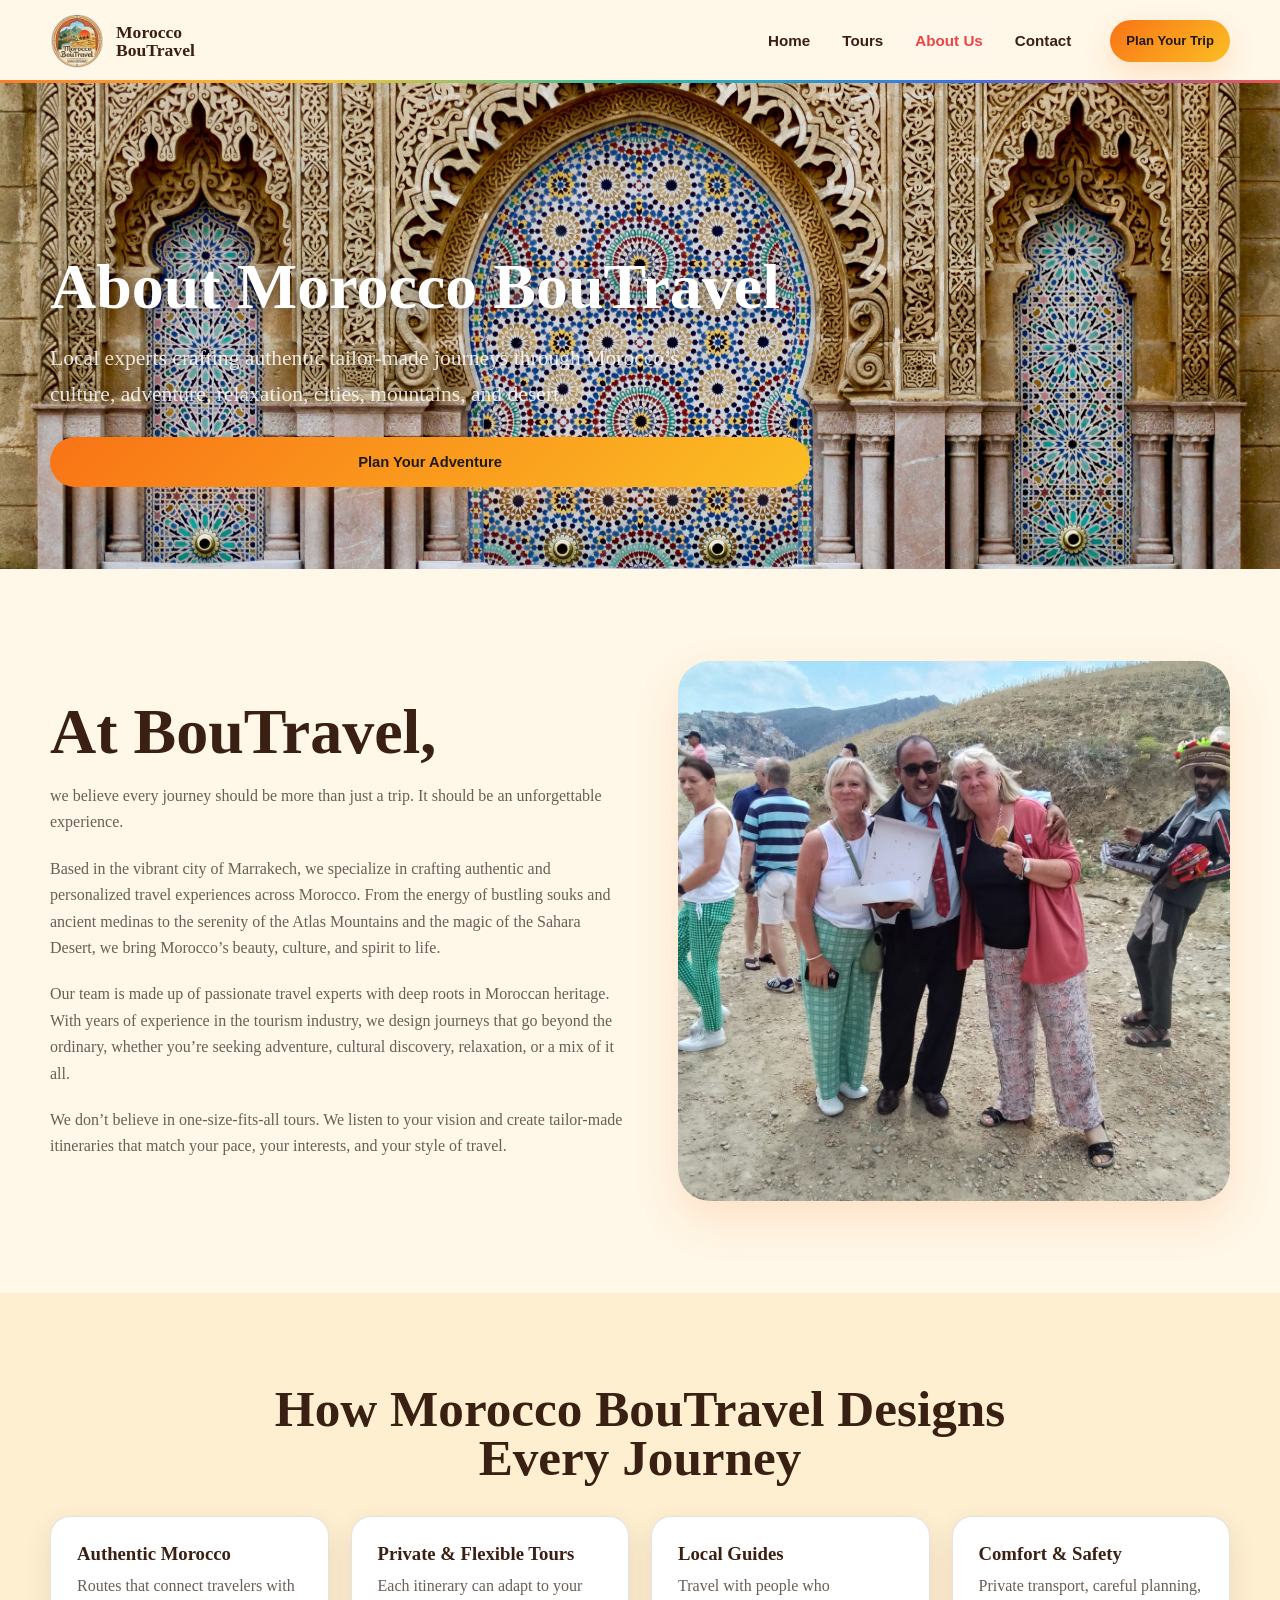
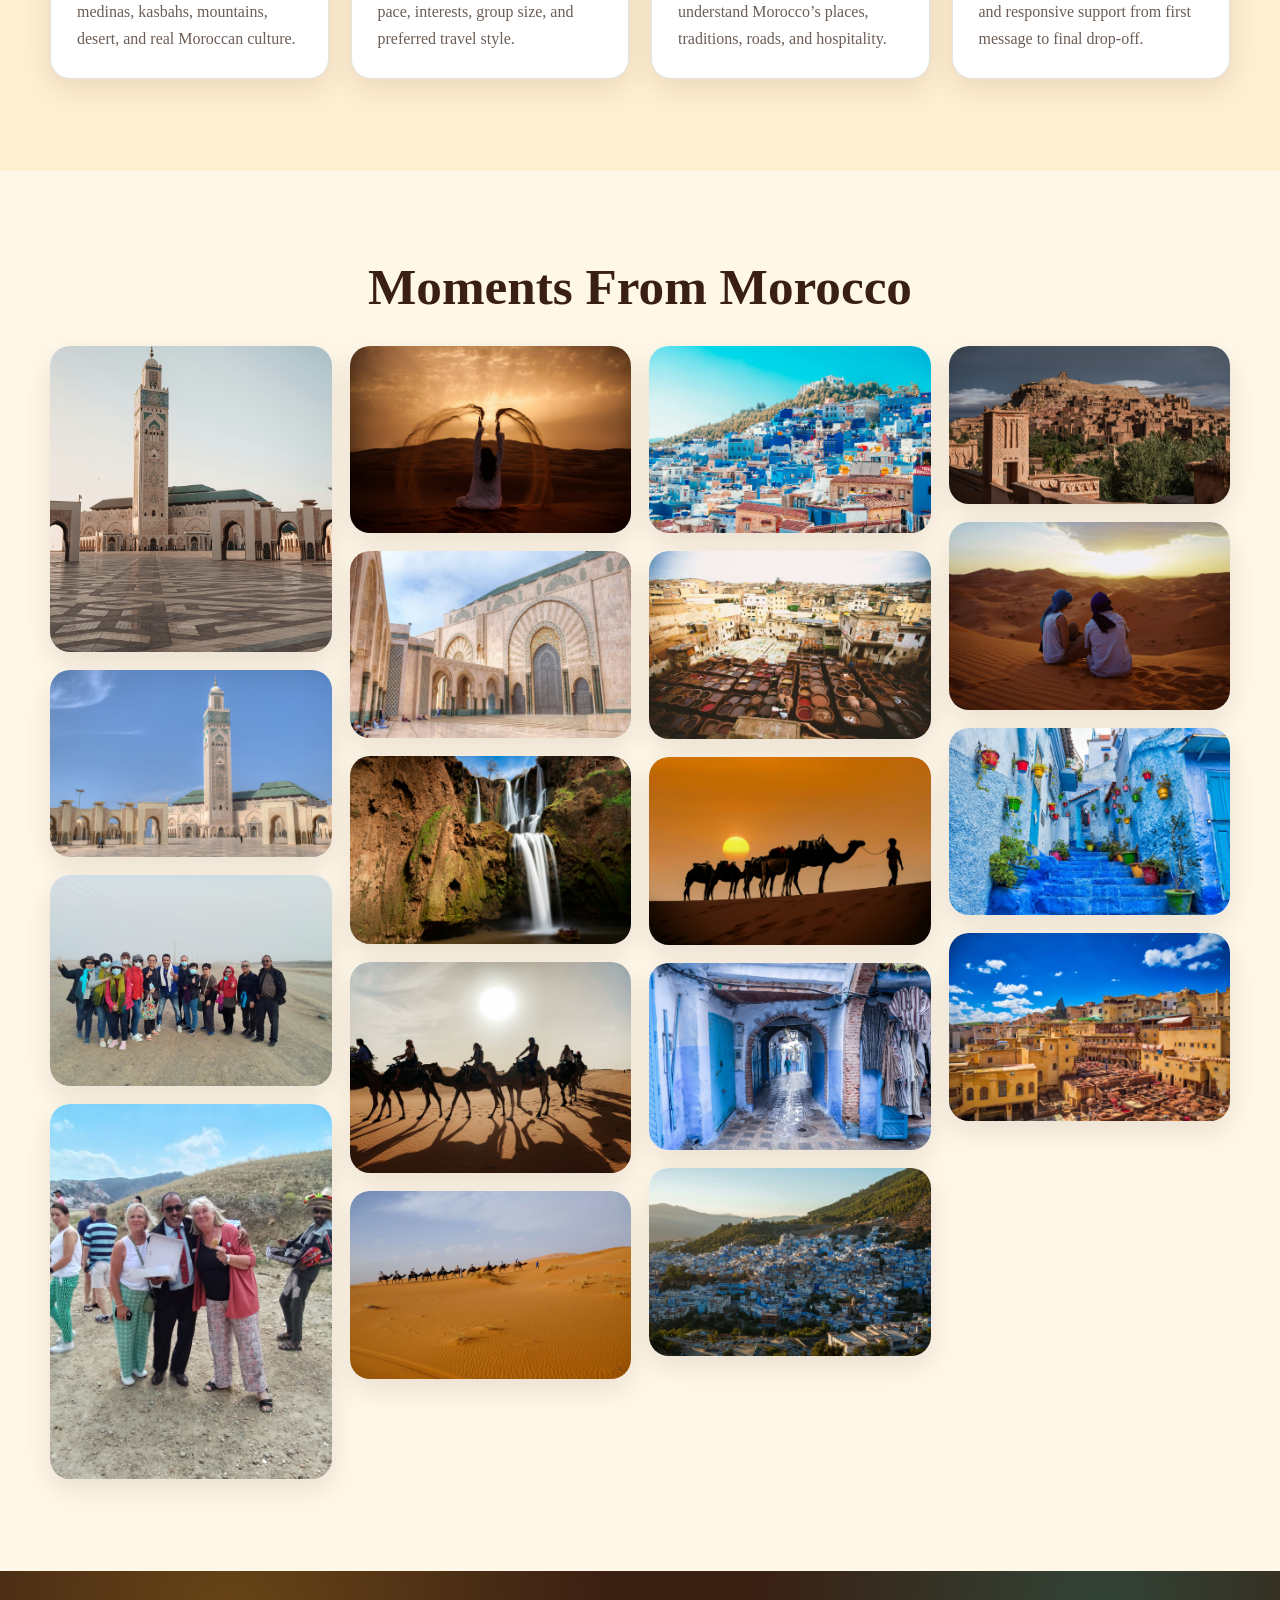
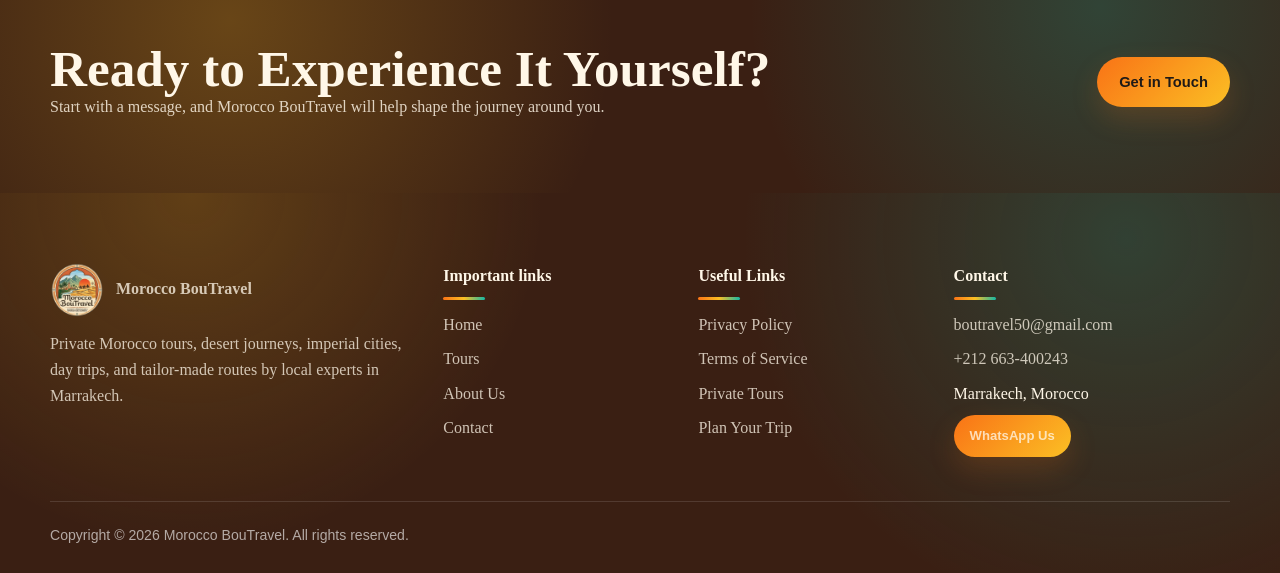
==== morocco-boutravel/about.html @ 19e3ab1e "all project" ====
<!DOCTYPE html>
<html lang="en">
<head>
  <meta charset="UTF-8">
  <meta name="viewport" content="width=device-width, initial-scale=1.0">
  <title>About Us | Morocco BouTravel</title>
  <meta name="description" content="About Morocco BouTravel, local Marrakech-based Morocco travel experts creating authentic tailor-made journeys.">
  <link rel="stylesheet" href="assets/css/style.css">
</head>
<body>
  <header class="site-header">
    <div class="container header-inner">
      <a class="brand" href="index.html"><img src="assets/images/logo.png" alt="Morocco BouTravel logo"><span>Morocco<br>BouTravel</span></a>
      <button class="menu-toggle" type="button" aria-label="Open menu" aria-expanded="false"><span></span><span></span><span></span></button>
      <nav class="site-nav" aria-label="Main navigation">
        <ul class="nav-list"><li><a href="index.html">Home</a></li><li><a href="tours.html">Tours</a></li><li><a class="active" href="about.html">About Us</a></li><li><a href="contact.html">Contact</a></li></ul>
        <a class="btn btn-primary btn-small" href="contact.html">Plan Your Trip</a>
      </nav>
    </div>
  </header>

  <main>
    <section class="hero compact" style="--hero-image: url('../images/niklas-VqouWpsuziE-unsplash.jpg');">
      <div class="hero-content">
        <div class="hero-stack">
          <h1>About Morocco BouTravel</h1>
          <p class="lead">Local experts crafting authentic tailor-made journeys through Morocco’s culture, adventure, relaxation, cities, mountains, and desert.</p>
          <a class="btn btn-primary" href="contact.html">Plan Your Adventure</a>
        </div>
      </div>
    </section>

    <section class="section">
      <div class="container grid-2">
        <div class="text-stack">
          
          <h2 class="page-title">At BouTravel,</h2>
          <p>we believe every journey should be more than just a trip. It should be an unforgettable experience.</p>
          <p>Based in the vibrant city of Marrakech, we specialize in crafting authentic and personalized travel experiences across Morocco. From the energy of bustling souks and ancient medinas to the serenity of the Atlas Mountains and the magic of the Sahara Desert, we bring Morocco’s beauty, culture, and spirit to life.</p>
          <p>Our team is made up of passionate travel experts with deep roots in Moroccan heritage. With years of experience in the tourism industry, we design journeys that go beyond the ordinary, whether you’re seeking adventure, cultural discovery, relaxation, or a mix of it all.</p>
          <p>We don’t believe in one-size-fits-all tours. We listen to your vision and create tailor-made itineraries that match your pace, your interests, and your style of travel.</p>
        </div>
        <figure class="image-card">
          <img src="assets/images/hero-contact.jpg" alt="Morocco BouTravel experience in Marrakech and the desert">
          
        </figure>
      </div>
    </section>

    <section class="section section-soft">
      <div class="container">
        <div class="section-heading center"><h2>How Morocco BouTravel Designs Every Journey</h2></div>
        <div class="values-grid">
          <article class="feature-card"><h3>Authentic Morocco</h3><p>Routes that connect travelers with medinas, kasbahs, mountains, desert, and real Moroccan culture.</p></article>
          <article class="feature-card"><h3>Private & Flexible Tours</h3><p>Each itinerary can adapt to your pace, interests, group size, and preferred travel style.</p></article>
          <article class="feature-card"><h3>Local Guides</h3><p>Travel with people who understand Morocco’s places, traditions, roads, and hospitality.</p></article>
          <article class="feature-card"><h3>Comfort & Safety</h3><p>Private transport, careful planning, and responsive support from first message to final drop-off.</p></article>
        </div>
      </div>
    </section>

    <section class="section">
      <div class="container">
        <div class="section-heading center"><h2>Moments From Morocco</h2></div>
        <div class="gallery-grid">
          <figure class="gallery-item"><img src="assets/images/gallery-1.jpg" alt="Morocco desert dunes"></figure>
          <figure class="gallery-item"><img src="assets/images/gallery-2.jpg" alt="Moroccan city architecture"></figure>
          <figure class="gallery-item"><img src="assets/images/gallery-3.jpg" alt="Morocco travel moment"></figure>
          <figure class="gallery-item"><img src="assets/images/gallery-4.jpg" alt="Morocco landscape"></figure>
          <figure class="gallery-item"><img src="assets/images/gallery-5.jpg" alt="Sahara desert route"></figure>
          <figure class="gallery-item"><img src="assets/images/gallery-6.jpg" alt="Imperial city in Morocco"></figure>
          <figure class="gallery-item"><img src="assets/images/gallery-7.jpg" alt="Ouzoud Waterfalls area"></figure>
          <figure class="gallery-item"><img src="assets/images/gallery-8.jpg" alt="Atlas Mountains road"></figure>
          <figure class="gallery-item"><img src="assets/images/gallery-9.jpg" alt="Morocco private tour"></figure>
          <figure class="gallery-item"><img src="assets/images/gallery-10.jpg" alt="Moroccan medina scene"></figure>
          <figure class="gallery-item"><img src="assets/images/gallery-11.jpg" alt="Fes Morocco journey"></figure>
          <figure class="gallery-item"><img src="assets/images/gallery-12.jpg" alt="Casablanca Morocco tour"></figure>
          <figure class="gallery-item"><img src="assets/images/gallery-13.jpg" alt="Morocco desert camp landscape"></figure>
          <figure class="gallery-item"><img src="assets/images/gallery-14.jpg" alt="Morocco kasbah day trip"></figure>
          <figure class="gallery-item"><img src="assets/images/gallery-15.jpg" alt="Merzouga desert tour"></figure>
          <figure class="gallery-item"><img src="assets/images/gallery-16.jpg" alt="Northern Morocco travel"></figure>
          <figure class="gallery-item"><img src="assets/images/gallery-17.jpg" alt="Morocco custom itinerary"></figure>
          <figure class="gallery-item"><img src="assets/images/gallery-18.jpg" alt="Morocco heritage tour"></figure>
        </div>
      </div>
    </section>

    <section class="cta-section">
      <div class="container cta-box">
        <div><h2>Ready to Experience It Yourself?</h2><p>Start with a message, and Morocco BouTravel will help shape the journey around you.</p></div>
        <a class="btn btn-primary" href="contact.html">Get in Touch</a>
      </div>
    </section>
  </main>

  <footer class="site-footer">
    <div class="container footer-grid">
      <div><a class="footer-logo" href="index.html"><img src="assets/images/logo.png" alt="Morocco BouTravel logo"><span>Morocco BouTravel</span></a><p>Private Morocco tours, desert journeys, imperial cities, day trips, and tailor-made routes by local experts in Marrakech.</p></div>
      <div><h4>Important links</h4><ul><li><a href="index.html">Home</a></li><li><a href="tours.html">Tours</a></li><li><a href="about.html">About Us</a></li><li><a href="contact.html">Contact</a></li></ul></div>
      <div><h4>Useful Links</h4><ul><li><a href="#">Privacy Policy</a></li><li><a href="#">Terms of Service</a></li><li><a href="tours.html">Private Tours</a></li><li><a href="contact.html">Plan Your Trip</a></li></ul></div>
      <div><h4>Contact</h4><ul><li><a href="mailto:boutravel50@gmail.com">boutravel50@gmail.com</a></li><li><a href="tel:+212663400243">+212 663-400243</a></li><li>Marrakech, Morocco</li><li><a class="btn btn-primary btn-small" href="https://wa.me/212663400243" target="_blank" rel="noopener">WhatsApp Us</a></li></ul></div>
    </div>
    <div class="container footer-bottom">Copyright © 2026 Morocco BouTravel. All rights reserved.</div>
  </footer>
  <script src="assets/js/main.js"></script>
</body>
</html>
---- morocco-boutravel/assets/css/style.css ----
/* ==============================
   Morocco BouTravel
   Global Variables
================================ */
:root {
  --bg: #FFF7E8;
  --surface: #FFFFFF;
  --cream: #FFEFD1;
  --dark: #1F1A17;
  --muted: #6B5E56;
  --orange: #F97316;
  --coral: #EF4444;
  --yellow: #FBBF24;
  --turquoise: #14B8A6;
  --blue: #2563EB;
  --brown: #3A1F13;
  --border: rgba(31, 26, 23, 0.12);
  --shadow-soft: 0 18px 45px rgba(249, 115, 22, 0.16);
  --shadow-card: 0 10px 28px rgba(43, 22, 13, 0.10);
  --surface-soft: var(--cream);
  --accent: var(--orange);
  --gold: var(--yellow);
  --terracotta: var(--orange);
  --majorelle: var(--blue);
  --teal: var(--turquoise);
  --atlas: #3FA66B;
  --rose: var(--coral);
  --radius-sm: 12px;
  --radius-md: 20px;
  --radius-lg: 32px;
  --container: 1180px;
}

/* Reset */
*, *::before, *::after { box-sizing: border-box; }
html { scroll-behavior: smooth; }
body, h1, h2, h3, h4, p, ul, ol, figure { margin: 0; }
img { display: block; max-width: 100%; }
button, input, select, textarea { font: inherit; }
button { cursor: pointer; }

/* Base */
body {
  min-width: 320px;
  background: var(--bg);
  color: var(--dark);
  font-family: Georgia, "Times New Roman", serif;
  line-height: 1.65;
  overflow-x: hidden;
}

a { color: inherit; text-decoration: none; }
p { color: var(--muted); }
.card-link:hover, .highlight, a:hover { color: var(--coral); }
body.modal-open { overflow: hidden; }

:focus-visible {
  outline: 3px solid rgba(20, 184, 166, 0.75);
  outline-offset: 4px;
}

/* Utilities */
.container {
  width: min(calc(100% - 40px), var(--container));
  margin-inline: auto;
}

.section { padding: 92px 0; position: relative; }
.section-soft {
  background: var(--cream);
}
.section-label {
  display: inline-flex;
  width: fit-content;
  padding: 7px 11px;
  border: 1px solid rgba(20, 184, 166, 0.35);
  border-radius: 999px;
  background: rgba(20, 184, 166, 0.14);
  color: var(--turquoise);
  font-family: Arial, sans-serif;
  font-size: 0.77rem;
  font-weight: 800;
  letter-spacing: 0.16em;
  text-transform: uppercase;
}
.section-heading {
  display: grid;
  gap: 12px;
  max-width: 760px;
  margin-bottom: 34px;
}
.section-heading.center { margin-inline: auto; text-align: center; }
.section-heading h2, .page-title, .hero h1 {
  color: var(--brown);
  font-size: clamp(2.15rem, 5vw, 5.6rem);
  line-height: 0.95;
  font-weight: 700;
}
.section-heading h2 { font-size: clamp(2rem, 4vw, 4rem); }
.grid-2 { display: grid; grid-template-columns: 1.02fr 0.98fr; gap: 54px; align-items: center; }
.grid-3 { display: grid; grid-template-columns: repeat(3, 1fr); gap: 24px; }
.grid-4 { display: grid; grid-template-columns: repeat(4, 1fr); gap: 22px; }
.text-stack { display: grid; gap: 20px; }

/* Header */
.site-header {
  position: sticky;
  top: 0;
  z-index: 50;
  background: rgba(255, 247, 232, 0.92);
  border-bottom: 1px solid var(--border);
  backdrop-filter: blur(18px);
}
.site-header::after {
  content: "";
  position: absolute;
  left: 0;
  right: 0;
  bottom: -1px;
  height: 3px;
  background: linear-gradient(90deg, var(--orange), var(--yellow), var(--turquoise), var(--blue), var(--coral));
  opacity: 0.9;
}
.header-inner {
  position: relative;
  display: flex;
  align-items: center;
  justify-content: space-between;
  min-height: 82px;
  gap: 24px;
}
.brand {
  display: inline-flex;
  align-items: center;
  gap: 12px;
  font-weight: 800;
  color: var(--brown);
}
.brand img { width: 54px; height: 54px; object-fit: contain; }
.brand span { font-size: 1.1rem; line-height: 1.05; }
.site-nav { display: flex; align-items: center; gap: 26px; }
.nav-list {
  display: flex;
  gap: 6px;
  list-style: none;
  padding: 0;
  font-family: Arial, sans-serif;
  font-size: 0.95rem;
  font-weight: 700;
}
.nav-list a {
  display: inline-flex;
  padding: 10px 13px;
  border-radius: 999px;
  color: var(--brown);
}
.nav-list a:hover, .nav-list a.active {
  background: rgba(255, 255, 255, 0.12);
  color: var(--coral);
}
.menu-toggle {
  display: inline-block;
  width: 48px;
  height: 48px;
  border: 1px solid var(--border);
  border-radius: 50%;
  background: var(--surface);
  box-shadow: var(--shadow-card);
}
@media (min-width: 769px) {
  .menu-toggle { display: none; }
}
.menu-toggle span {
  display: block;
  width: 20px;
  height: 2px;
  margin: 5px auto;
  background: var(--brown);
  transition: 0.2s ease;
}
.menu-toggle.is-open span:nth-child(1) { transform: translateY(7px) rotate(45deg); }
.menu-toggle.is-open span:nth-child(2) { opacity: 0; }
.menu-toggle.is-open span:nth-child(3) { transform: translateY(-7px) rotate(-45deg); }

/* Buttons */
.btn {
  display: inline-flex;
  align-items: center;
  justify-content: center;
  min-height: 48px;
  padding: 13px 22px;
  border: 1px solid transparent;
  border-radius: 999px;
  font-family: Arial, sans-serif;
  font-size: 0.92rem;
  font-weight: 800;
  transition: transform 0.2s ease, box-shadow 0.2s ease, background 0.2s ease;
}
.btn:hover { transform: translateY(-2px); }
.btn-primary {
  background: linear-gradient(135deg, var(--orange), var(--yellow));
  color: var(--dark);
  border: none;
  box-shadow: 0 12px 28px rgba(249, 115, 22, 0.18);
}
.btn-primary:hover {
  transform: translateY(-2px);
  color: var(--dark);
  box-shadow: 0 16px 34px rgba(249, 115, 22, 0.28);
}
.btn-secondary {
  color: var(--turquoise);
  border: 1px solid rgba(20, 184, 166, 0.45);
  background: rgba(20, 184, 166, 0.08);
}
.btn-secondary:hover {
  background: var(--turquoise);
  color: #fff;
}
.btn-outline {
  background: rgba(255, 255, 255, 0.78);
  color: var(--turquoise);
  border-color: rgba(20, 184, 166, 0.45);
}
.btn-outline:hover {
  background: var(--turquoise);
  border-color: var(--turquoise);
  color: #fff;
}
.btn-small { min-height: 42px; padding: 10px 16px; font-size: 0.82rem; }
.button-row { display: flex; flex-wrap: wrap; gap: 14px; }

/* Hero */
.hero {
  min-height: 76vh;
  display: grid;
  align-items: end;
  color: #fff;
  position: relative;
  isolation: isolate;
  background-image: var(--hero-image);
  background-size: cover;
  background-position: center;
}
.hero::before {
  content: "";
  position: absolute;
  inset: 0;
  z-index: 0;
  /* background:
    linear-gradient(90deg, rgba(58, 31, 19, 0.64), rgba(249, 115, 22, 0.18) 56%, rgba(20, 184, 166, 0.05)),
    linear-gradient(180deg, rgba(0,0,0,0.06), rgba(58,31,19,0.24)); */
}
.hero::after {
  content: "";
  position: absolute;
  inset: auto 0 0;
  height: 9px;
  /* background: linear-gradient(90deg, var(--orange), var(--yellow), var(--turquoise), var(--blue)); */
  z-index: 2;
}
.hero.compact { min-height: 54vh; }
.hero.compact {
  background-position: center;
}
/* .hero.compact::before {
  background:
    linear-gradient(90deg, rgba(58, 31, 19, 0.66), rgba(249, 115, 22, 0.12) 56%, rgba(20, 184, 166, 0.03)),
    linear-gradient(180deg, rgba(0,0,0,0.02), rgba(58,31,19,0.16));
} */
.hero-content {
  width: min(calc(100% - 40px), var(--container));
  margin: 0 auto;
  padding: 120px 0 82px;
  display: grid;
  grid-template-columns: minmax(0, 760px) 1fr;
  gap: 40px;
  align-items: end;
  position: relative;
  z-index: 1;
}
.hero p, .hero .section-label, .hero h1 {
  color: #fff;
  text-shadow: 0 2px 18px rgba(31, 26, 23, 0.38);
}
.hero .section-label {
  border-color: rgba(255, 255, 255, 0.36);
  background: rgba(255, 255, 255, 0.16);
}
.hero .lead { max-width: 660px; font-size: clamp(1rem, 1.7vw, 1.35rem); color: rgba(255,255,255,0.84); }
.hero-stack { display: grid; gap: 24px; min-width: 0; max-width: 100%; }
.hero-card {
  justify-self: end;
  width: min(100%, 330px);
  padding: 22px;
  border: 1px solid rgba(255,255,255,0.2);
  border-radius: var(--radius-md);
  /* background:
    linear-gradient(135deg, rgba(255, 255, 255, 0.96), rgba(255, 239, 209, 0.9)),
    linear-gradient(90deg, var(--blue), var(--turquoise)); */
  box-shadow: var(--shadow-soft);
}
.hero-card ul { list-style: none; padding: 0; display: grid; gap: 12px; }
.hero-card li { color: var(--brown); font-family: Arial, sans-serif; font-weight: 800; }

/* Cards */
.feature-card, .destination-card, .contact-card, .testimonial-card {
  background: var(--surface);
  border: 1px solid var(--border);
  border-radius: var(--radius-md);
  padding: 26px;
  box-shadow: var(--shadow-card);
  position: relative;
}
.contact-card{
  display: grid;
  align-items: center;
}
.contact-link-card {
  grid-template-columns: auto 1fr;
  gap: 14px;

  padding: 9px 10px;
  transition: transform 0.22s ease, box-shadow 0.22s ease, border-color 0.22s ease;
}
.contact-link-card:hover {
  transform: translateY(-4px);
  border-color: rgba(20, 184, 166, 0.45);
  box-shadow: var(--shadow-soft);
}
.contact-card img {
  width: 34px;
  height: 34px;
  object-fit: contain;
}
.contact-link-card h2 {
  color: var(--brown);
  font-size: clamp(0.98rem, 1.6vw, 1.18rem);
  line-height: 1.12;
  overflow-wrap: anywhere;
}
.feature-card::before, .contact-card::before, .testimonial-card::before {
  content: "";
  position: absolute;
  inset: 0 auto 0 0;
  width: 5px;
  border-radius: var(--radius-md) 0 0 var(--radius-md);
  /* background: var(--card-accent, var(--accent)); */
}
.feature-card:nth-child(4n+1), .testimonial-card:nth-child(3n+1), .contact-card:nth-child(4n+1) { --card-accent: var(--orange); }
.feature-card:nth-child(4n+2), .testimonial-card:nth-child(3n+2), .contact-card:nth-child(4n+2) { --card-accent: var(--turquoise); }
.feature-card:nth-child(4n+3), .testimonial-card:nth-child(3n+3), .contact-card:nth-child(4n+3) { --card-accent: var(--blue); }
.feature-card:nth-child(4n+4), .contact-card:nth-child(4n+4) { --card-accent: var(--yellow); }
.feature-card h3, .destination-card h3, .contact-card h3, .testimonial-card h3 { color: var(--brown); line-height: 1.15; margin-bottom: 8px; }
.destination-card {
  min-height: 220px;
  display: grid;
  align-content: end;
  background:
    linear-gradient(160deg, rgba(58,31,19,0.7), rgba(20,184,166,0.24) 52%, rgba(249,115,22,0.2)),
    var(--card-image);
  background-size: cover;
  background-position: center;
  color: #fff;
  overflow: hidden;
  isolation: isolate;
}
.destination-card::before {
  content: "";
  position: absolute;
  inset: 12px;
  border: 1px solid rgba(255, 247, 232, 0.5);
  border-radius: calc(var(--radius-md) - 8px);
  z-index: -1;
}
.destination-card h3, .destination-card p { color: #fff; }
.image-card {
  position: relative;
  border-radius: var(--radius-lg);
  overflow: hidden;
  box-shadow: var(--shadow-soft);
}
.image-card img { width: 100%; height: 540px; object-fit: cover; }
.floating-badge {
  position: absolute;
  left: 24px;
  bottom: 24px;
  max-width: 260px;
  padding: 16px 18px;
  border-radius: var(--radius-sm);
  background: rgba(255, 255, 255, 0.94);
  color: var(--brown);
  font-family: Arial, sans-serif;
  font-weight: 800;
  box-shadow: var(--shadow-card);
}
.tour-grid { display: grid; grid-template-columns: repeat(3, 1fr); gap: 26px; }
.tour-card {
  display: grid;
  overflow: hidden;
  background: var(--surface);
  border: 1px solid var(--border);
  border-radius: var(--radius-md);
  box-shadow: var(--shadow-card);
  transition: transform 0.25s ease, box-shadow 0.25s ease;
  position: relative;
}
.tour-card::before {
  content: "";
  position: absolute;
  inset: 0 0 auto;
  height: 5px;
  /* background: linear-gradient(90deg, var(--orange), var(--yellow)); */
  z-index: 2;
}

/* .tour-card[data-category*="desert"]::before { background: linear-gradient(90deg, var(--orange), var(--yellow)); }
.tour-card[data-category*="imperial"]::before { background: linear-gradient(90deg, var(--blue), var(--yellow)); }
.tour-card[data-category*="day"]::before { background: linear-gradient(90deg, var(--turquoise), var(--yellow)); }
.tour-card[data-category*="luxury"]::before { background: linear-gradient(90deg, var(--coral), var(--yellow)); } */

.tour-card:hover { transform: translateY(-5px); box-shadow: var(--shadow-soft); }
.tour-card[hidden] { display: none; }
.tour-image { position: relative; aspect-ratio: 4 / 3; overflow: hidden; }
.tour-image img { width: 100%; height: 100%; object-fit: cover; transition: transform 0.5s ease; }
.tour-card:hover .tour-image img { transform: scale(1.06); }
.duration-badge {
  position: absolute;
  top: 16px;
  left: 16px;
  padding: 8px 12px;
  border-radius: 999px;
  background: rgba(255, 255, 255, 0.912);
  color: var(--brown);
  border: 1px solid rgba(255, 255, 255, 0.912);
  font-family: Arial, sans-serif;
  font-size: 0.78rem;
  font-weight: 800;
}
.badge {
  display: inline-flex;
  width: fit-content;
  padding: 7px 11px;
  border: 1px solid rgba(20, 184, 166, 0.35);
  border-radius: 999px;
  background: rgba(20, 184, 166, 0.14);
  color: var(--turquoise);
  font-family: Arial, sans-serif;
  font-size: 0.78rem;
  font-weight: 800;
}
.tour-content { display: grid; gap: 12px; padding: 22px; }
.location { color: var(--turquoise); font-family: Arial, sans-serif; font-size: 0.82rem; font-weight: 800; text-transform: uppercase; }
.tour-content h3 { color: var(--brown); font-size: 1.25rem; line-height: 1.18; }
.price-row { display: flex; align-items: end; justify-content: space-between; gap: 12px; margin-top: 4px; }
.price-row span { color: var(--muted); font-family: Arial, sans-serif; font-size: 0.78rem; font-weight: 700; }
.price-row strong { color: var(--orange); font-size: 1.45rem; }
.card-actions { display: grid; grid-template-columns: 1fr 1fr; gap: 10px; }

/* Home Page */
.pattern-band::before {
  content: "";
  position: absolute;
  inset: 0;
  opacity: 0.16;
  background-image:
    linear-gradient(45deg, transparent 46%, rgba(249,115,22,0.18) 47%, rgba(249,115,22,0.18) 53%, transparent 54%),
    linear-gradient(-45deg, transparent 46%, rgba(20,184,166,0.18) 47%, rgba(20,184,166,0.18) 53%, transparent 54%);
  background-size: 44px 44px;
  pointer-events: none;
}
.experience-layout {
  display: grid;
  grid-template-columns: 0.95fr 1.05fr;
  gap: 50px;
  align-items: center;
}
.overlap-images {
  position: relative;
  min-height: 520px;
}
.overlap-images img {
  position: absolute;
  width: 66%;
  height: 370px;
  object-fit: cover;
  border-radius: var(--radius-lg);
  box-shadow: var(--shadow-soft);
}
.overlap-images img:first-child { left: 0; top: 0; }
.overlap-images img:last-child { right: 0; bottom: 0; border: 10px solid var(--bg); }
.check-list { list-style: none; padding: 0; display: grid; gap: 12px; }
.check-list li { color: var(--brown); font-family: Arial, sans-serif; font-weight: 800; }
.check-list li::before { content: "\2713"; color: var(--turquoise); margin-right: 10px; }
.cta-section {
  padding: 72px 0;
  background:
    radial-gradient(circle at 18% 22%, rgba(251, 191, 36, 0.24), transparent 24rem),
    radial-gradient(circle at 86% 16%, rgba(20, 184, 166, 0.24), transparent 22rem),
    var(--brown);
  color: var(--bg);
}
.cta-box {
  display: flex;
  justify-content: space-between;
  align-items: center;
  gap: 30px;
}
.cta-box h2 { color: var(--bg); font-size: clamp(2rem, 4vw, 4rem); line-height: 1; }
.cta-box p { color: rgba(255,247,232,0.82); max-width: 560px; }

/* Tours Page */
.filter-bar {
  display: flex;
  flex-wrap: wrap;
  gap: 10px;
  margin-bottom: 34px;
}
.filter-chip {
  min-height: 42px;
  padding: 9px 15px;
  border: 1px solid rgba(20, 184, 166, 0.28);
  border-radius: 999px;
  background: rgba(255, 255, 255, 0.82);
  color: var(--turquoise);
  font-family: Arial, sans-serif;
  font-size: 0.86rem;
  font-weight: 800;
}
.filter-chip.is-active, .filter-chip.active, .filter-chip:hover { background: var(--turquoise); color: #fff; }
.filter-chip:nth-child(2):hover, .filter-chip:nth-child(2).is-active { background: var(--orange); }
.filter-chip:nth-child(3):hover, .filter-chip:nth-child(3).is-active { background: var(--blue); }
.filter-chip:nth-child(4):hover, .filter-chip:nth-child(4).is-active { background: var(--turquoise); }
.filter-chip:nth-child(5):hover, .filter-chip:nth-child(5).is-active { background: var(--coral); }
.filter-chip:nth-child(n+6):hover, .filter-chip:nth-child(n+6).is-active { background: var(--brown); }
.filter-chip:nth-child(2).active { background: var(--orange); }
.filter-chip:nth-child(3).active { background: var(--blue); }
.filter-chip:nth-child(4).active { background: var(--turquoise); }
.filter-chip:nth-child(5).active { background: var(--coral); }
.filter-chip:nth-child(n+6).active { background: var(--brown); }

/* About Page */
.values-grid { display: grid; grid-template-columns: repeat(4, 1fr); gap: 22px; }
.gallery-grid {
  columns: 4 220px;
  column-gap: 18px;
}
.gallery-item {
  break-inside: avoid;
  margin-bottom: 18px;
  overflow: hidden;
  border-radius: var(--radius-md);
  box-shadow: var(--shadow-card);
  background: var(--surface);
}
.gallery-item img {
  width: 100%;
  height: auto;
  transition: transform 0.5s ease;
}
.gallery-item:hover img { transform: scale(1.05); }
.gallery-item {
  outline: 0 solid rgba(20, 184, 166, 0);
  transition: outline-color 0.25s ease, transform 0.25s ease;
}
.gallery-item:hover {
  outline: 4px solid rgba(20, 184, 166, 0.28);
  transform: translateY(-2px);
}

/* Contact Page */
.contact-section {
  background:
    radial-gradient(circle at 10% 18%, rgba(251, 191, 36, 0.14), transparent 22rem),
    radial-gradient(circle at 86% 28%, rgba(20, 184, 166, 0.13), transparent 24rem);
}
.contact-layout {
  display: grid;
  grid-template-columns: minmax(0, 1.05fr) minmax(360px, 0.95fr);
  gap: 34px;
  align-items: stretch;
}
.form-card {
  padding: 30px;
  border-radius: var(--radius-lg);
  background:
    linear-gradient(135deg, rgba(255,255,255,0.98), rgba(255,255,255,0.94)),
    radial-gradient(circle at 100% 0, rgba(20,184,166,0.12), transparent 18rem);
  border: 1px solid var(--border);
  box-shadow: var(--shadow-soft);
}
.contact-form { display: grid; gap: 18px; }
.form-grid { display: grid; grid-template-columns: 1fr 1fr; gap: 16px; }
.field { display: grid; gap: 7px; }
.field.full { grid-column: 1 / -1; }
.field label { font-family: Arial, sans-serif; font-size: 0.84rem; font-weight: 800; color: var(--brown); }
.field input, .field select, .field textarea {
  width: 100%;
  border: 1px solid var(--border);
  border-radius: var(--radius-sm);
  background: #fffaf1;
  color: var(--dark);
  padding: 13px 14px;
}
.field textarea { min-height: 140px; resize: vertical; }
.form-message {
  padding: 14px;
  border-radius: var(--radius-sm);
  background: rgba(20,184,166,0.14);
  color: var(--brown);
  font-family: Arial, sans-serif;
  font-weight: 700;
}
.contact-stack { display: grid; gap: 12px; margin-top: 20px; }
.contact-map-panel {
  display: grid;
  align-content: start;
  gap: 20px;
  min-width: 0;
  padding: 30px;
  border: 1px solid var(--border);
  border-radius: var(--radius-lg);
  box-shadow: var(--shadow-soft);
}
.contact-map-panel .section-heading {
  margin-bottom: 0;
}
.contact-map-panel .section-heading h2 {
  font-size: clamp(1.8rem, 3vw, 3rem);
}
.map-card {
  overflow: hidden;
  border-radius: var(--radius-lg);
  border: 1px solid var(--border);
  box-shadow: var(--shadow-card);
  background: var(--surface);
}
.map-card iframe { width: 100%; height: 560px; border: 0; display: block; }

/* Modal */
.modal {
  position: fixed;
  inset: 0;
  z-index: 100;
  display: none;
  place-items: center;
  padding: 24px;
  background: rgba(58, 31, 19, 0.68);
}
.modal.is-open { display: grid; }
.modal-panel {
  position: relative;
  width: min(100%, 780px);
  max-height: min(86vh, 820px);
  overflow: auto;
  padding: 34px;
  border-radius: var(--radius-lg);
  background: var(--surface);
  box-shadow: var(--shadow-soft);
}
.modal-close {
  position: absolute;
  right: 18px;
  top: 18px;
  width: 42px;
  height: 42px;
  border: 1px solid var(--border);
  border-radius: 50%;
  background: var(--cream);
  color: var(--brown);
  font-size: 1.5rem;
}
.modal-body { display: grid; gap: 16px; }
.modal-body h2 { color: var(--brown); font-size: clamp(1.8rem, 4vw, 3rem); line-height: 1; padding-right: 36px; }
.modal-body h3 { color: var(--brown); }
.modal-meta { display: flex; flex-wrap: wrap; gap: 10px; }
.modal-meta span {
  padding: 8px 12px;
  border-radius: 999px;
  background: rgba(20, 184, 166, 0.14);
  color: var(--turquoise);
  border: 1px solid rgba(20,184,166,0.35);
  font-family: Arial, sans-serif;
  font-size: 0.82rem;
  font-weight: 800;
}
.modal-lists { display: grid; grid-template-columns: 1fr 1fr; gap: 18px; }
.modal-lists ul { padding-left: 20px; color: var(--muted); }
.modal-actions { display: flex; flex-wrap: wrap; gap: 12px; }

/* Footer */
.site-footer {
  background:
    radial-gradient(circle at 15% 0, rgba(251,191,36,0.2), transparent 22rem),
    radial-gradient(circle at 88% 12%, rgba(20,184,166,0.22), transparent 24rem),
    var(--brown);
  color: var(--bg);
  padding: 70px 0 26px;
}
.footer-grid {
  display: grid;
  grid-template-columns: 1.3fr 0.8fr 0.8fr 1fr;
  gap: 34px;
  margin-bottom: 44px;
}
.footer-logo { display: inline-flex; align-items: center; gap: 12px; margin-bottom: 14px; font-weight: 800; }
.footer-logo img { width: 54px; height: 54px; object-fit: contain; }
.site-footer h3, .site-footer h4 { color: var(--bg); margin-bottom: 12px; }
.site-footer h4::after {
  content: "";
  display: block;
  width: 42px;
  height: 3px;
  margin-top: 8px;
  border-radius: 999px;
  background: linear-gradient(90deg, var(--orange), var(--yellow), var(--turquoise));
}
.site-footer p, .site-footer a { color: rgba(255,247,232,0.76); }
.site-footer ul { list-style: none; padding: 0; display: grid; gap: 8px; }
.site-footer a:hover { color: var(--yellow); }
.footer-bottom {
  border-top: 1px solid rgba(255,255,255,0.12);
  padding-top: 22px;
  color: rgba(255,255,255,0.62);
  font-family: Arial, sans-serif;
  font-size: 0.88rem;
}

/* Responsive */
@media (max-width: 1024px) {
  .grid-4, .values-grid { grid-template-columns: repeat(2, 1fr); }
  .tour-grid, .grid-3 { grid-template-columns: repeat(2, 1fr); }
  .hero-content { grid-template-columns: 1fr; }
  .hero-card { justify-self: start; }
  .contact-layout, .experience-layout, .grid-2 { grid-template-columns: 1fr; }
  .footer-grid { grid-template-columns: repeat(2, 1fr); }
}

@media (max-width: 768px) {
  .container { width: min(calc(100% - 28px), var(--container)); }
  .section { padding: 70px 0; }
  .header-inner { min-height: 72px; }
  .menu-toggle { display: inline-block; }
  .site-header .menu-toggle {
    position: fixed;
    right: auto;
    left: min(326px, calc(100vw - 64px));
    top: 12px;
    z-index: 70;
    background: var(--brown);
    border-color: rgba(255,255,255,0.22);
  }
  .site-header .menu-toggle span { background: var(--gold); }
  .site-nav {
    position: absolute;
    top: 72px;
    left: 14px;
    right: 14px;
    display: none;
    flex-direction: column;
    align-items: stretch;
    padding: 16px;
    border: 1px solid var(--border);
    border-radius: var(--radius-md);
    background: var(--surface);
    box-shadow: var(--shadow-soft);
  }
  .site-nav.is-open { display: flex; }
  .nav-list { flex-direction: column; }
  .nav-list a { width: 100%; }
  .site-nav .btn { width: 100%; }
  .hero { min-height: 68vh; }
  .hero-content { padding: 92px 0 56px; }
  .tour-grid, .grid-3, .grid-4, .values-grid { grid-template-columns: 1fr; }
  .image-card img { height: 430px; }
  .overlap-images { min-height: auto; display: grid; gap: 18px; }
  .overlap-images img { position: static; width: 100%; height: 310px; }
  .overlap-images img:last-child { border: 0; }
  .cta-box { display: grid; }
  .form-grid, .modal-lists { grid-template-columns: 1fr; }
  .map-card iframe { height: 440px; }
}

@media (max-width: 520px) {
  .brand span { font-size: 0.96rem; }
  .brand img { width: 48px; height: 48px; }
  .hero h1, .page-title { font-size: 1.82rem; line-height: 1.08; overflow-wrap: normal; }
  .hero h1 { max-width: 15ch; }
  .hero .lead { max-width: 34ch; font-size: 1rem; }
  .hero-content { width: min(calc(100% - 32px), var(--container)); }
  .button-row, .card-actions, .modal-actions { display: grid; grid-template-columns: 1fr; }
  .button-row .btn { width: 100%; }
  .hero-card { width: 100%; }
  .price-row { align-items: start; flex-direction: column; }
  .footer-grid { grid-template-columns: 1fr; }
  .modal { padding: 12px; }
  .modal-panel { padding: 28px 20px; }
  .filter-bar { overflow-x: auto; flex-wrap: nowrap; padding-bottom: 6px; }
  .filter-chip { flex: 0 0 auto; }
}
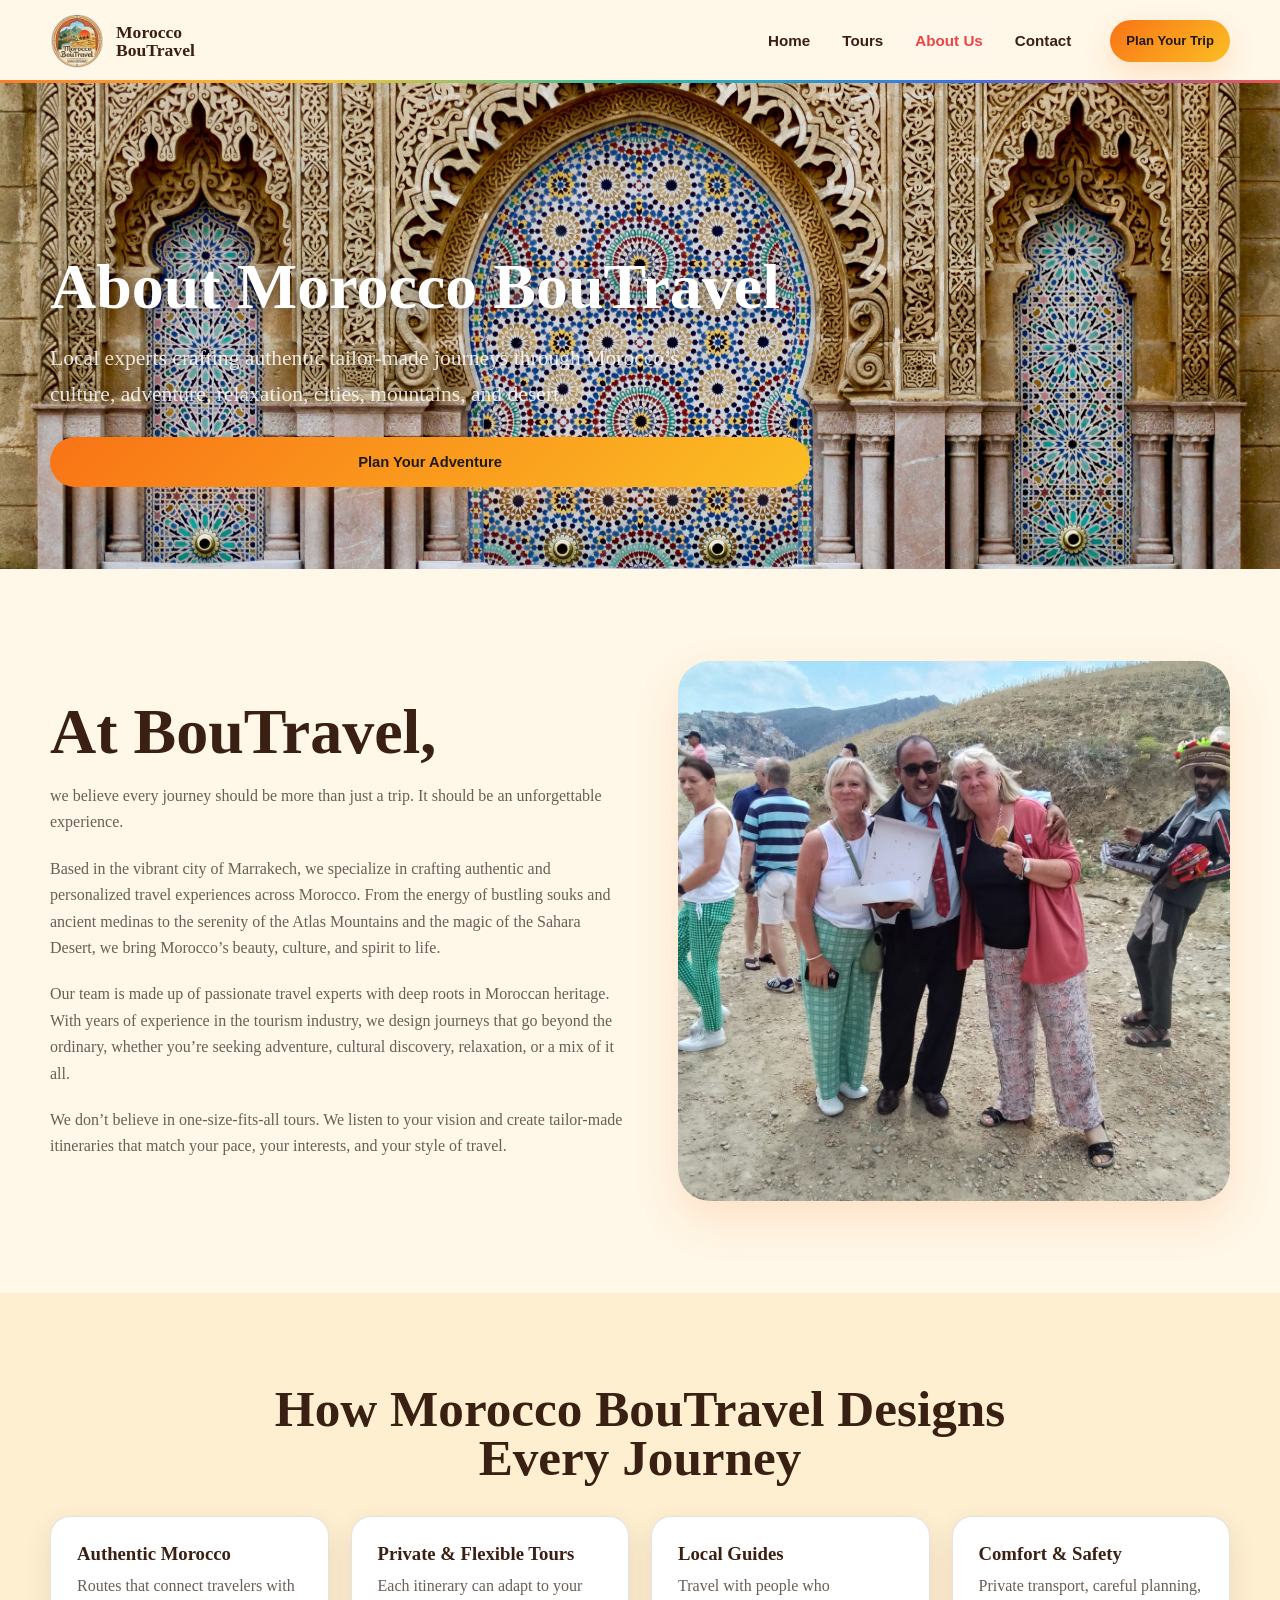
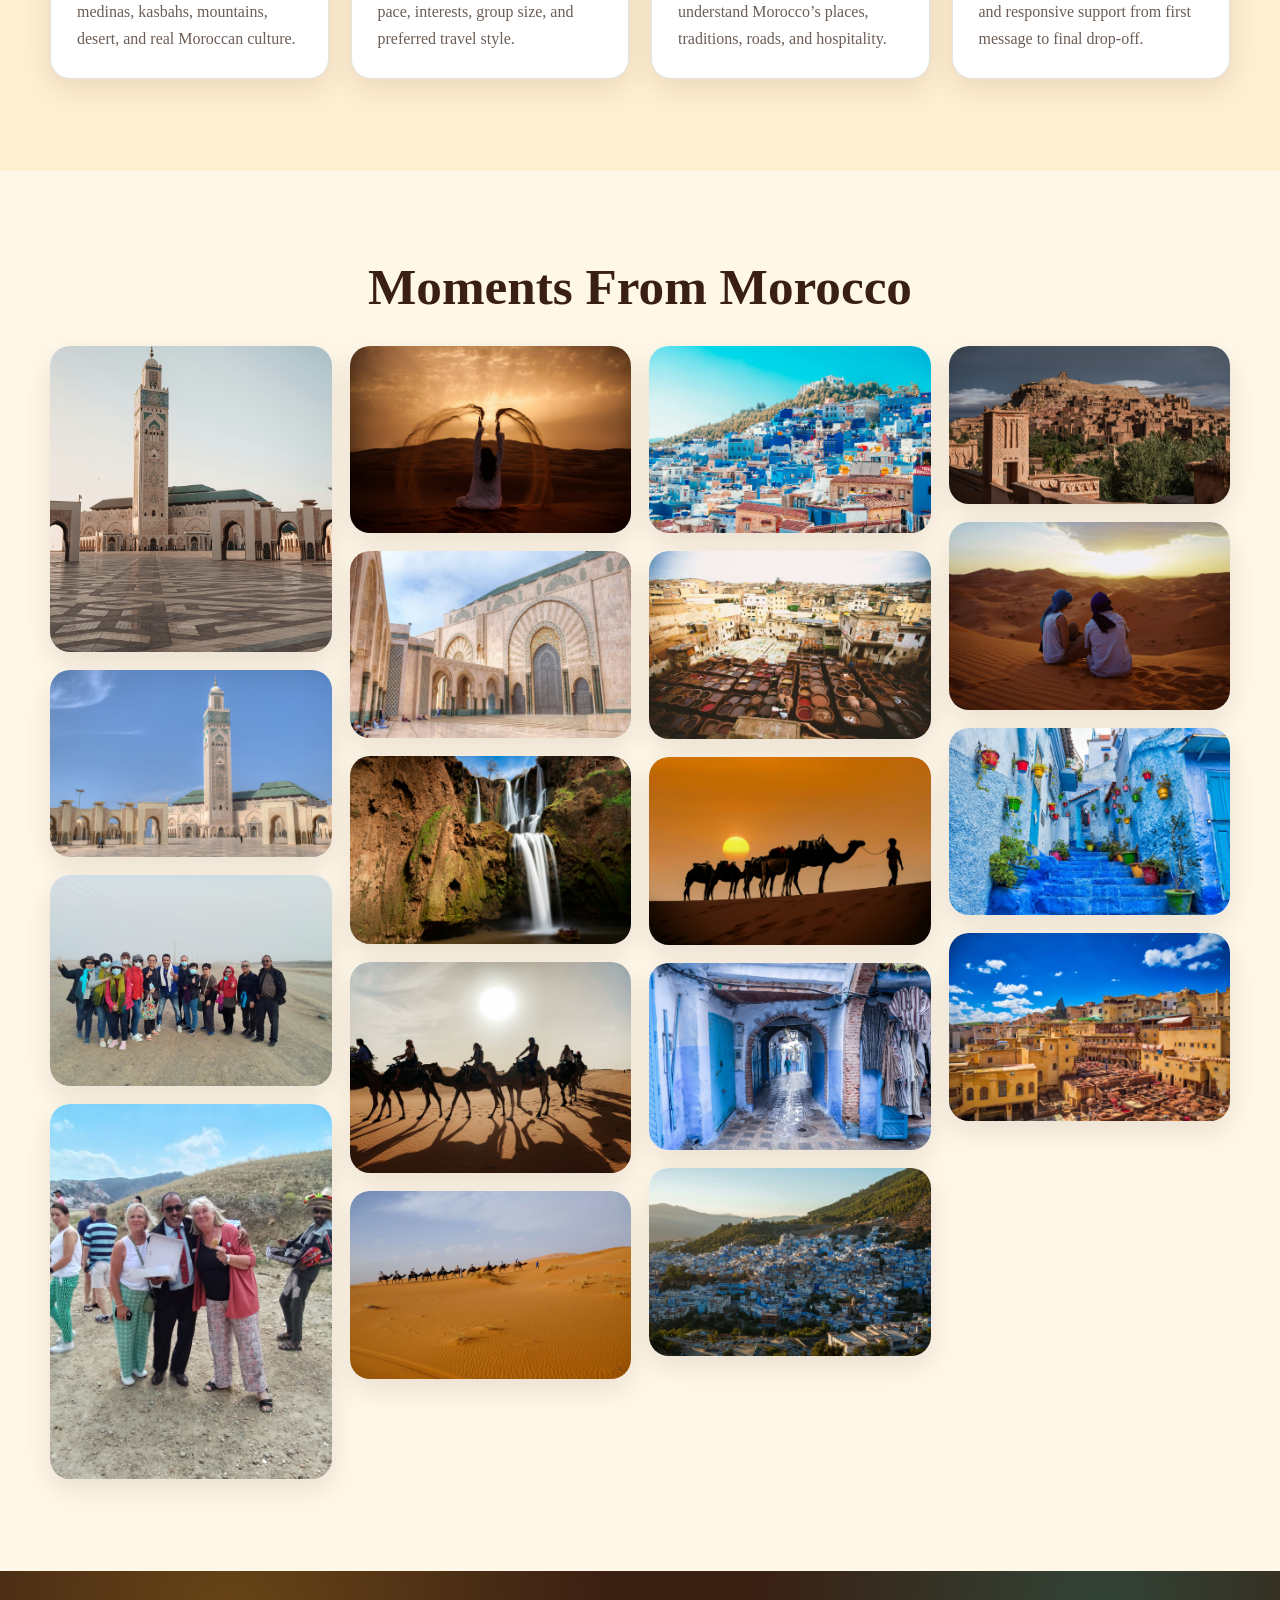
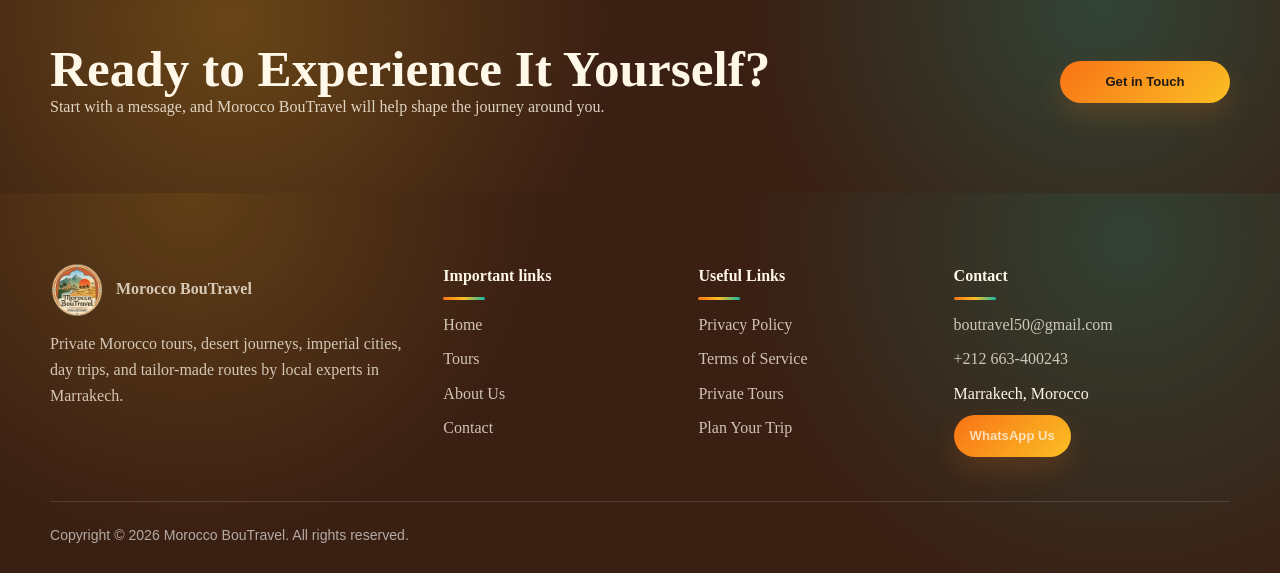
==== commit 3954294f: "Contact button style" ====
--- a/morocco-boutravel/about.html
+++ b/morocco-boutravel/about.html
@@ -88,7 +88,7 @@
     <section class="cta-section">
       <div class="container cta-box">
         <div><h2>Ready to Experience It Yourself?</h2><p>Start with a message, and Morocco BouTravel will help shape the journey around you.</p></div>
-        <a class="btn btn-primary" href="contact.html">Get in Touch</a>
+        <a class="btn btn-primary btn-contact btn-small" href="contact.html">Get in Touch</a>
       </div>
     </section>
   </main>
--- a/morocco-boutravel/assets/css/style.css
+++ b/morocco-boutravel/assets/css/style.css
@@ -509,6 +509,10 @@
 .cta-box h2 { color: var(--bg); font-size: clamp(2rem, 4vw, 4rem); line-height: 1; }
 .cta-box p { color: rgba(255,247,232,0.82); max-width: 560px; }
 
+.btn-contact{
+  width: 170px;
+  
+}
 /* Tours Page */
 .filter-bar {
   display: flex;
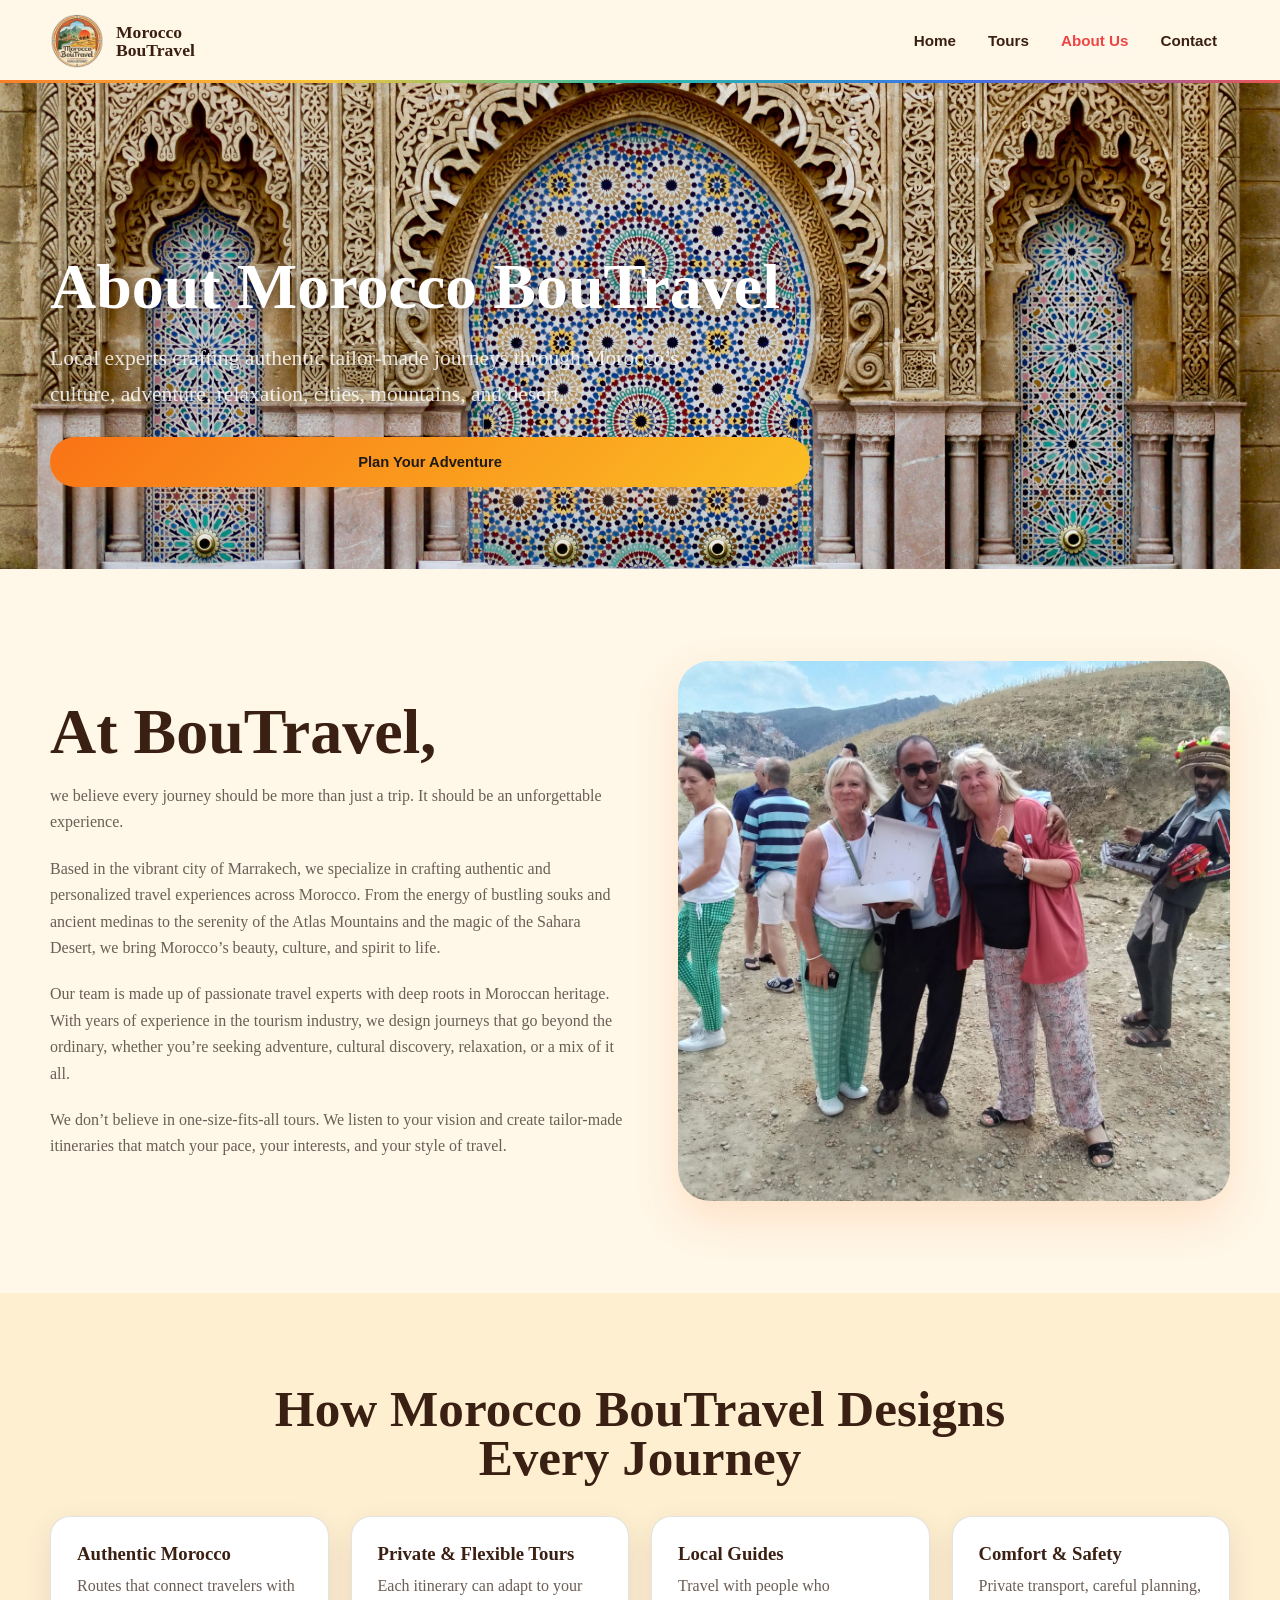
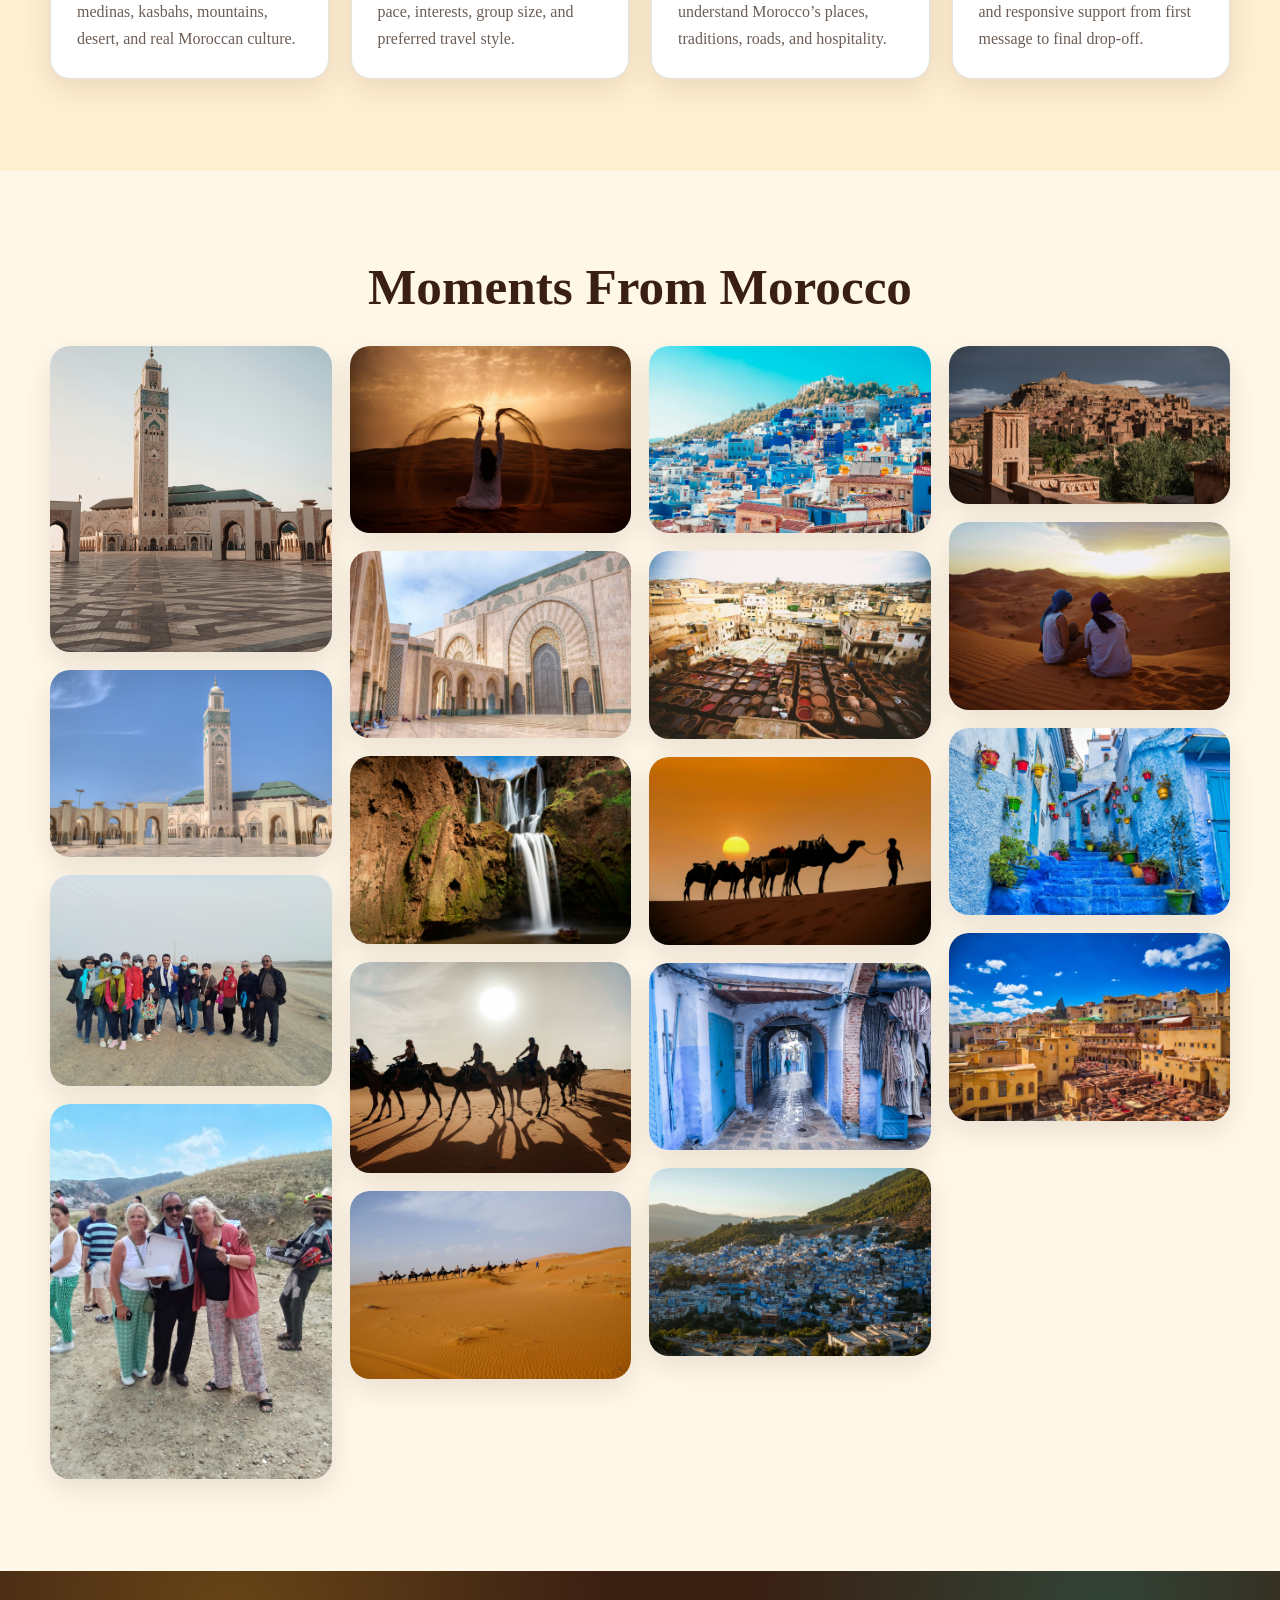
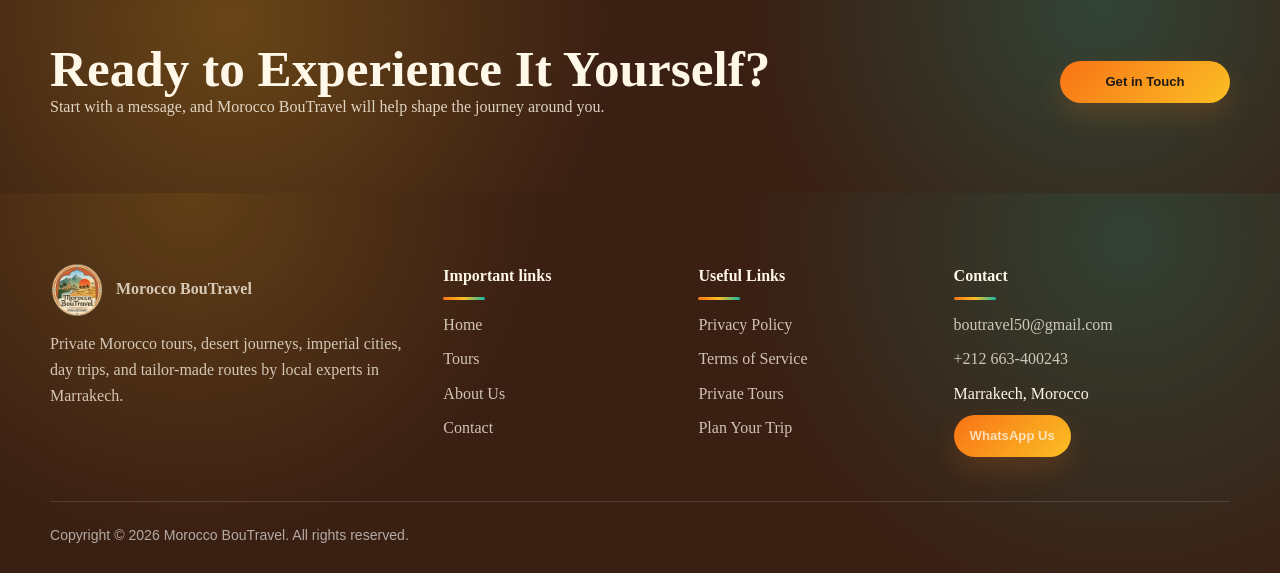
==== commit d1f7621f: "remove plan ur trip from nav" ====
--- a/morocco-boutravel/about.html
+++ b/morocco-boutravel/about.html
@@ -14,7 +14,7 @@
       <button class="menu-toggle" type="button" aria-label="Open menu" aria-expanded="false"><span></span><span></span><span></span></button>
       <nav class="site-nav" aria-label="Main navigation">
         <ul class="nav-list"><li><a href="index.html">Home</a></li><li><a href="tours.html">Tours</a></li><li><a class="active" href="about.html">About Us</a></li><li><a href="contact.html">Contact</a></li></ul>
-        <a class="btn btn-primary btn-small" href="contact.html">Plan Your Trip</a>
+       
       </nav>
     </div>
   </header>
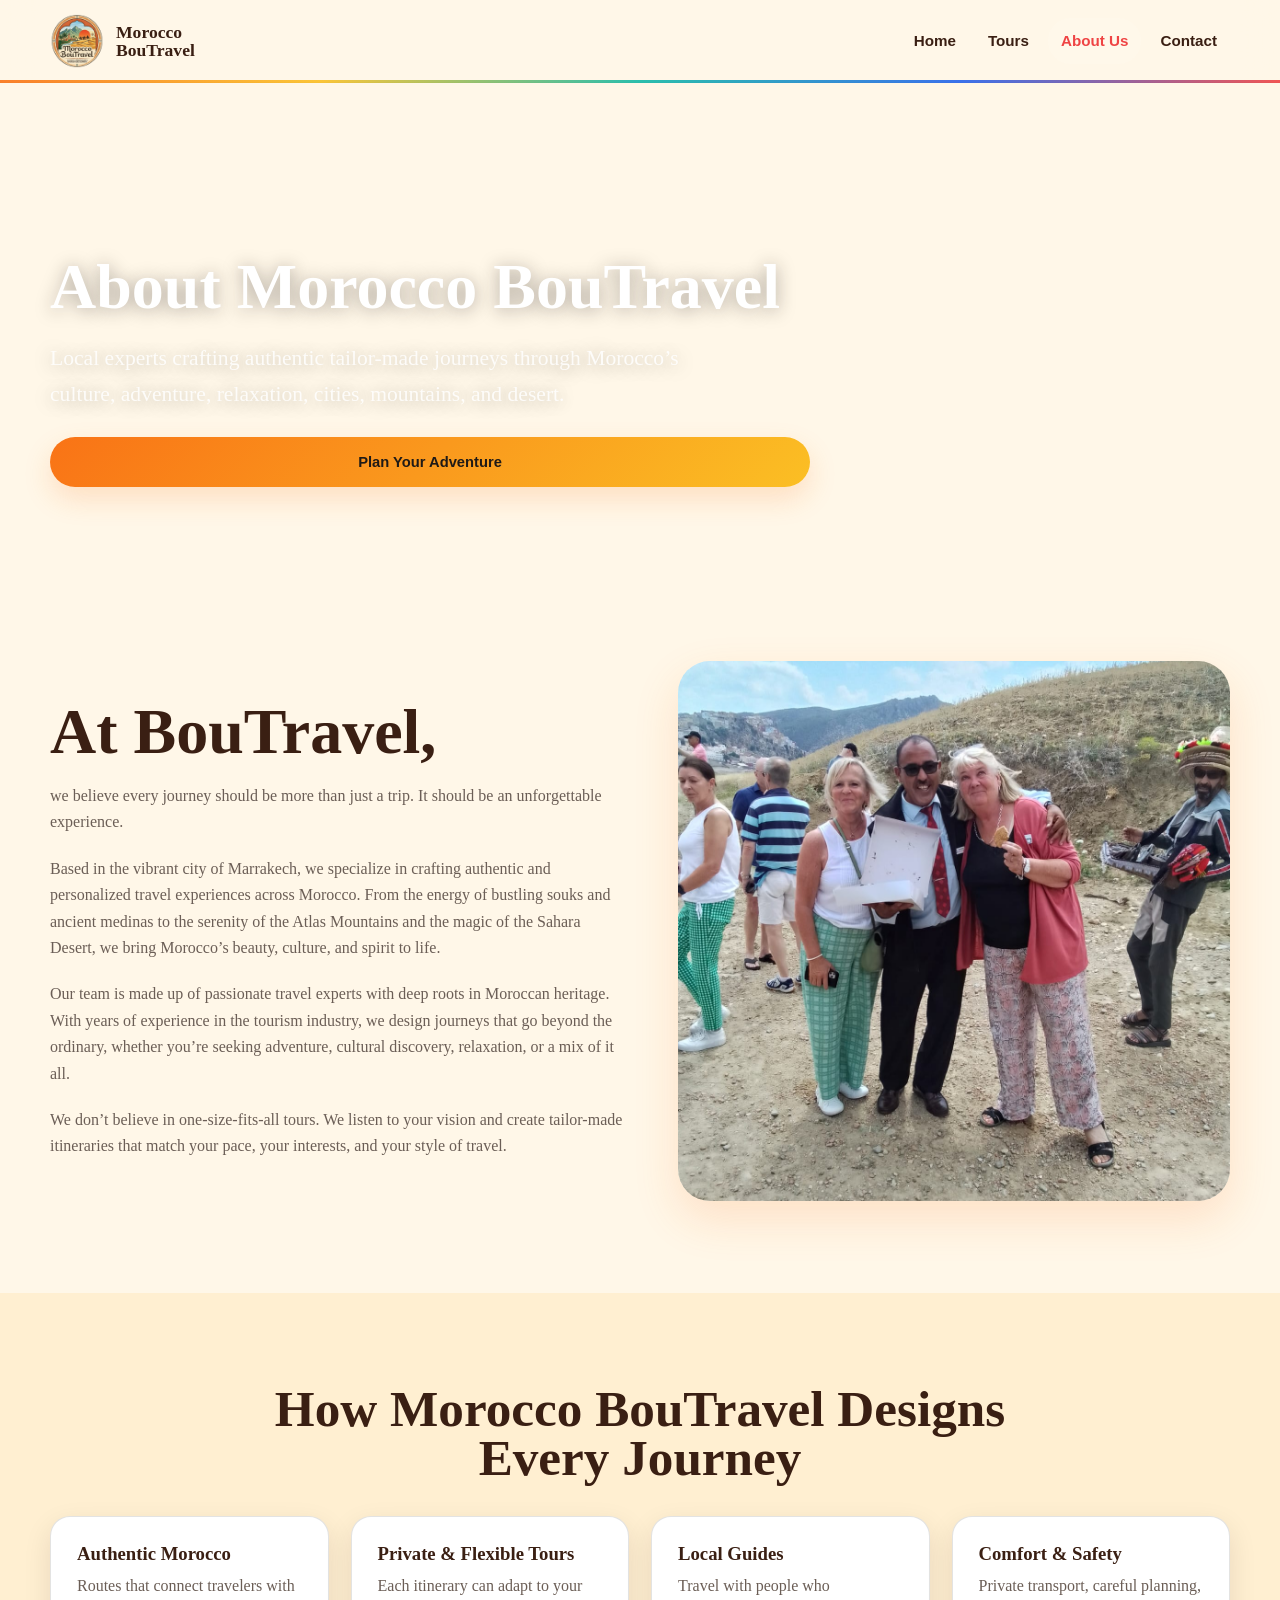
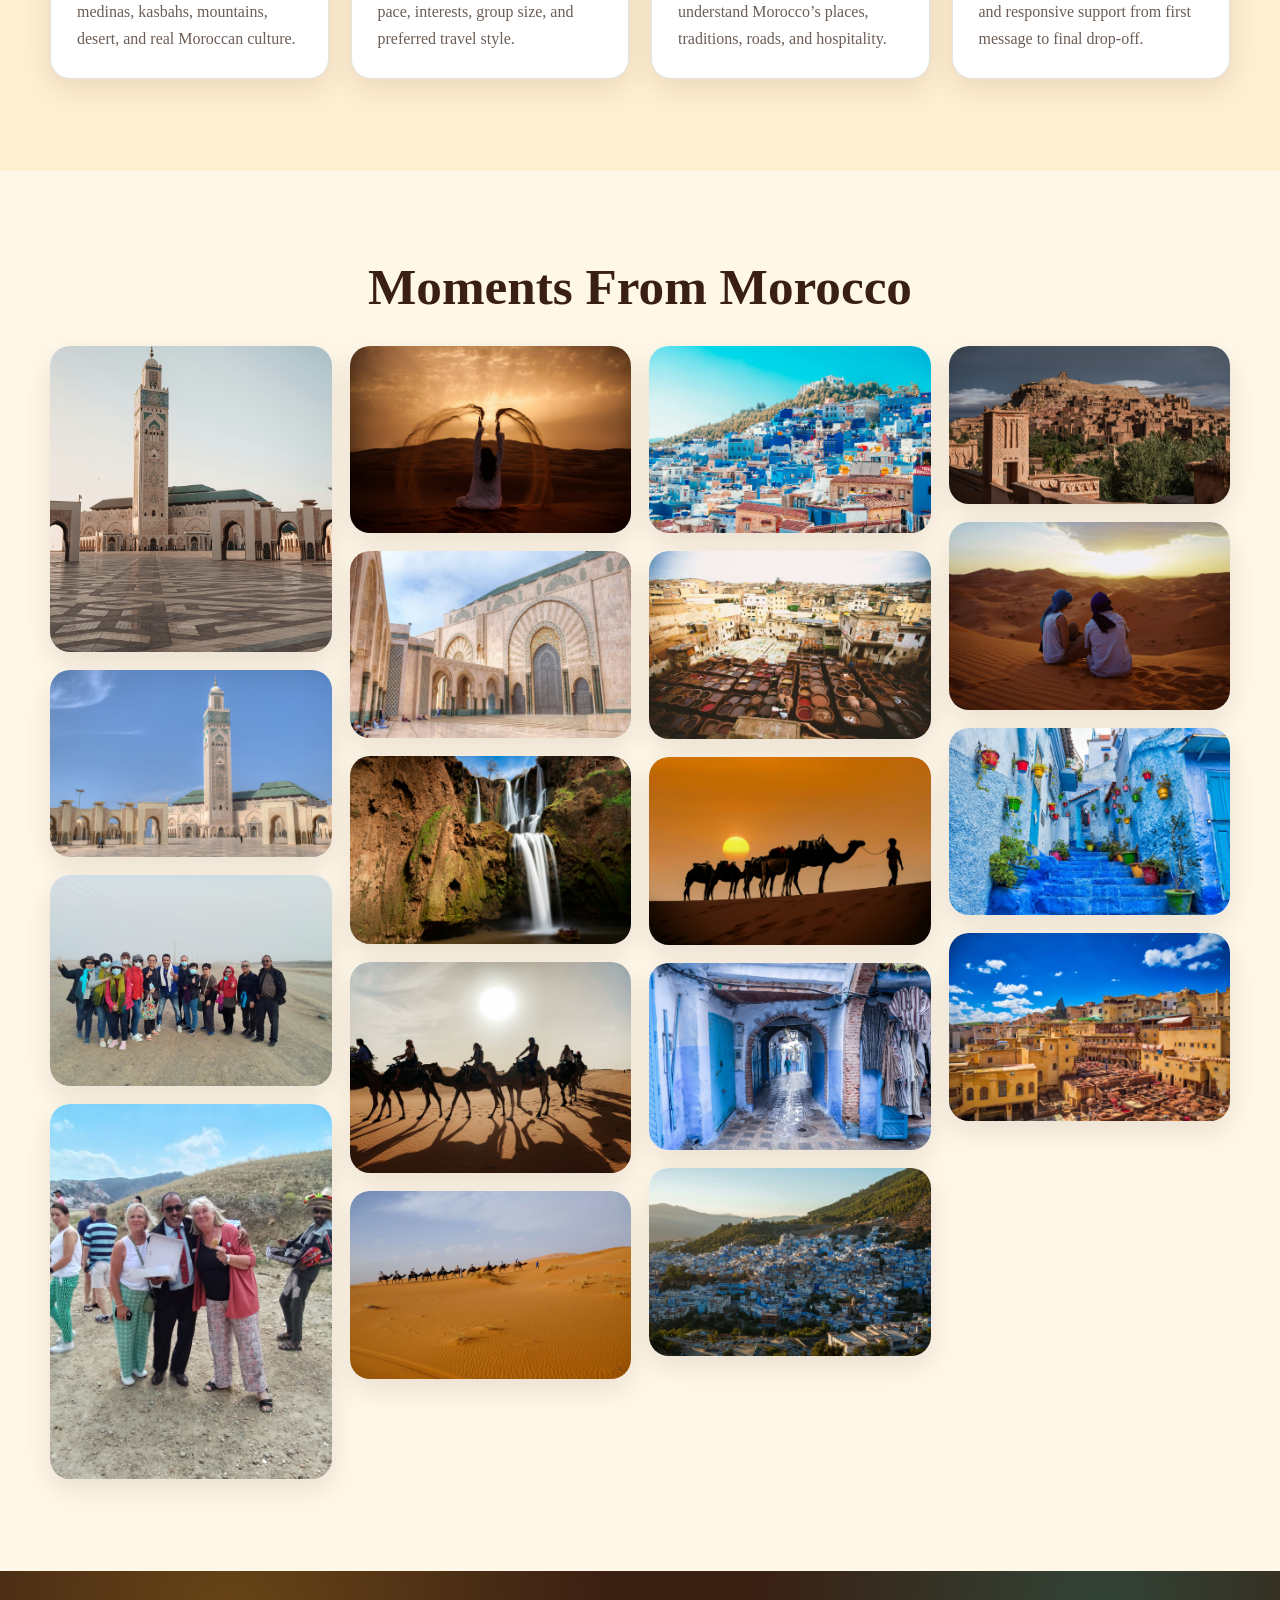
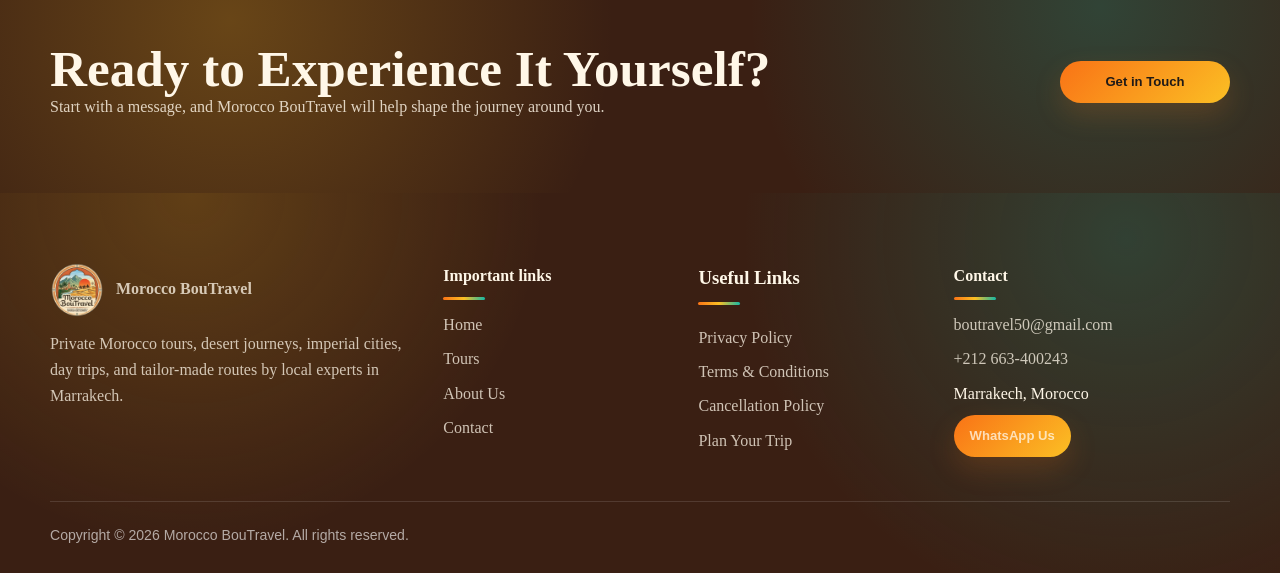
==== commit ac1b46ad: "added privacy content" ====
--- a/morocco-boutravel/about.html
+++ b/morocco-boutravel/about.html
@@ -20,7 +20,7 @@
   </header>
 
   <main>
-    <section class="hero compact" style="--hero-image: url('../images/niklas-VqouWpsuziE-unsplash.jpg');">
+    <section class="hero compact" style="--hero-image: url('assets/images/niklas-VqouWpsuziE-unsplash.jpg');">
       <div class="hero-content">
         <div class="hero-stack">
           <h1>About Morocco BouTravel</h1>
@@ -97,7 +97,13 @@
     <div class="container footer-grid">
       <div><a class="footer-logo" href="index.html"><img src="assets/images/logo.png" alt="Morocco BouTravel logo"><span>Morocco BouTravel</span></a><p>Private Morocco tours, desert journeys, imperial cities, day trips, and tailor-made routes by local experts in Marrakech.</p></div>
       <div><h4>Important links</h4><ul><li><a href="index.html">Home</a></li><li><a href="tours.html">Tours</a></li><li><a href="about.html">About Us</a></li><li><a href="contact.html">Contact</a></li></ul></div>
-      <div><h4>Useful Links</h4><ul><li><a href="#">Privacy Policy</a></li><li><a href="#">Terms of Service</a></li><li><a href="tours.html">Private Tours</a></li><li><a href="contact.html">Plan Your Trip</a></li></ul></div>
+      <nav aria-label="Useful links">
+        <h3>Useful Links</h3>
+        <a href="privacy-policy.html">Privacy Policy</a>
+        <a href="terms.html">Terms &amp; Conditions</a>
+        <a href="cancellation-policy.html">Cancellation Policy</a>
+        <a href="contact.html">Plan Your Trip</a>
+      </nav>
       <div><h4>Contact</h4><ul><li><a href="mailto:boutravel50@gmail.com">boutravel50@gmail.com</a></li><li><a href="tel:+212663400243">+212 663-400243</a></li><li>Marrakech, Morocco</li><li><a class="btn btn-primary btn-small" href="https://wa.me/212663400243" target="_blank" rel="noopener">WhatsApp Us</a></li></ul></div>
     </div>
     <div class="container footer-bottom">Copyright © 2026 Morocco BouTravel. All rights reserved.</div>
--- a/morocco-boutravel/assets/css/style.css
+++ b/morocco-boutravel/assets/css/style.css
@@ -641,6 +641,123 @@
 }
 .map-card iframe { width: 100%; height: 560px; border: 0; display: block; }
 
+/* Legal Pages */
+.legal-page {
+  background:
+    radial-gradient(circle at 12% 8%, rgba(251, 191, 36, 0.16), transparent 24rem),
+    radial-gradient(circle at 88% 10%, rgba(20, 184, 166, 0.12), transparent 22rem),
+    var(--bg);
+}
+.legal-hero {
+  width: min(calc(100% - 40px), 900px);
+  margin: 0 auto;
+  padding: 96px 0 34px;
+  text-align: center;
+}
+.section-kicker {
+  display: inline-flex;
+  width: fit-content;
+  margin: 0 auto 14px;
+  padding: 7px 11px;
+  border: 1px solid rgba(20, 184, 166, 0.35);
+  border-radius: 999px;
+  background: rgba(20, 184, 166, 0.14);
+  color: var(--turquoise);
+  font-family: Arial, sans-serif;
+  font-size: 0.77rem;
+  font-weight: 800;
+  letter-spacing: 0.16em;
+  text-transform: uppercase;
+}
+.legal-hero h1 {
+  color: var(--brown);
+  font-size: clamp(2.3rem, 6vw, 4.8rem);
+  line-height: 1;
+}
+.legal-hero p:not(.section-kicker) {
+  max-width: 760px;
+  margin: 18px auto 0;
+  font-size: 1.08rem;
+}
+.legal-content {
+  width: min(calc(100% - 40px), 900px);
+  margin: 0 auto;
+  padding: 28px 0 80px;
+}
+.legal-card {
+  display: grid;
+  gap: 30px;
+  padding: clamp(24px, 5vw, 44px);
+  border: 1px solid var(--border);
+  border-radius: var(--radius-md);
+  background: rgba(255, 255, 255, 0.92);
+  box-shadow: var(--shadow-card);
+}
+.legal-section {
+  display: grid;
+  gap: 10px;
+}
+.legal-section h2 {
+  color: var(--brown);
+  font-size: clamp(1.35rem, 2.5vw, 1.9rem);
+  line-height: 1.15;
+}
+.legal-section p,
+.legal-section li {
+  color: var(--muted);
+  font-size: 1rem;
+  line-height: 1.7;
+}
+.legal-section ul {
+  display: grid;
+  gap: 8px;
+  margin: 4px 0 0;
+  padding-left: 22px;
+}
+.legal-updated {
+  padding: 16px 18px;
+  border: 1px solid rgba(249, 115, 22, 0.22);
+  border-radius: var(--radius-sm);
+  background: rgba(255, 239, 209, 0.78);
+  color: var(--brown);
+  font-family: Arial, sans-serif;
+  font-weight: 800;
+}
+.legal-cta {
+  width: min(calc(100% - 40px), 900px);
+  margin: 0 auto 92px;
+  display: flex;
+  align-items: center;
+  justify-content: space-between;
+  gap: 24px;
+  padding: 30px;
+  border-radius: var(--radius-md);
+  background: var(--brown);
+  box-shadow: var(--shadow-soft);
+}
+.legal-cta h2 {
+  color: var(--bg);
+  font-size: clamp(1.7rem, 3vw, 2.6rem);
+  line-height: 1.05;
+}
+.legal-cta p {
+  color: rgba(255, 247, 232, 0.82);
+  margin-top: 6px;
+}
+.legal-cta a {
+  display: inline-flex;
+  align-items: center;
+  justify-content: center;
+  min-height: 46px;
+  padding: 12px 20px;
+  border-radius: 999px;
+  background: linear-gradient(135deg, var(--orange), var(--yellow));
+  color: var(--dark);
+  font-family: Arial, sans-serif;
+  font-weight: 800;
+  white-space: nowrap;
+}
+
 /* Modal */
 .modal {
   position: fixed;
@@ -710,7 +827,7 @@
 .footer-logo { display: inline-flex; align-items: center; gap: 12px; margin-bottom: 14px; font-weight: 800; }
 .footer-logo img { width: 54px; height: 54px; object-fit: contain; }
 .site-footer h3, .site-footer h4 { color: var(--bg); margin-bottom: 12px; }
-.site-footer h4::after {
+.site-footer h3::after, .site-footer h4::after {
   content: "";
   display: block;
   width: 42px;
@@ -721,6 +838,7 @@
 }
 .site-footer p, .site-footer a { color: rgba(255,247,232,0.76); }
 .site-footer ul { list-style: none; padding: 0; display: grid; gap: 8px; }
+.site-footer nav { display: grid; align-content: start; gap: 8px; }
 .site-footer a:hover { color: var(--yellow); }
 .footer-bottom {
   border-top: 1px solid rgba(255,255,255,0.12);
@@ -781,6 +899,7 @@
   .overlap-images img { position: static; width: 100%; height: 310px; }
   .overlap-images img:last-child { border: 0; }
   .cta-box { display: grid; }
+  .legal-cta { display: grid; }
   .form-grid, .modal-lists { grid-template-columns: 1fr; }
   .map-card iframe { height: 440px; }
 }
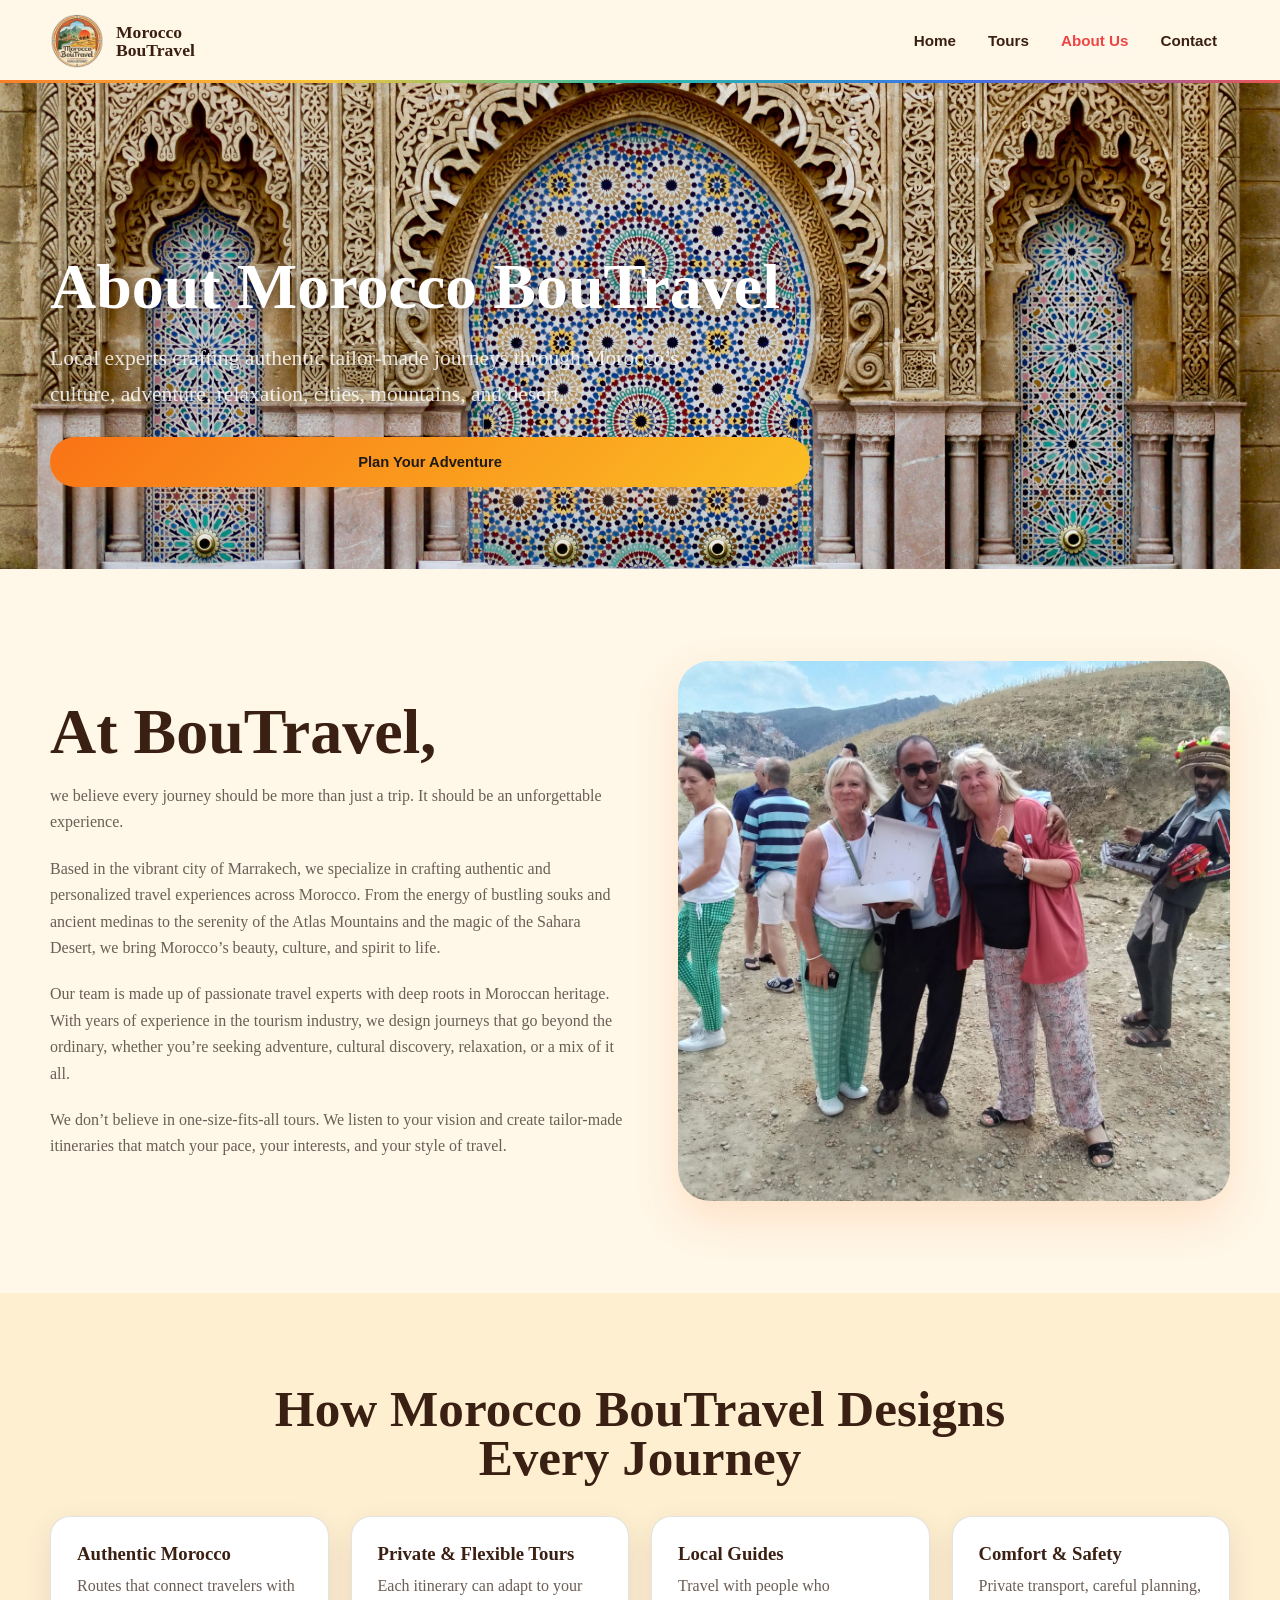
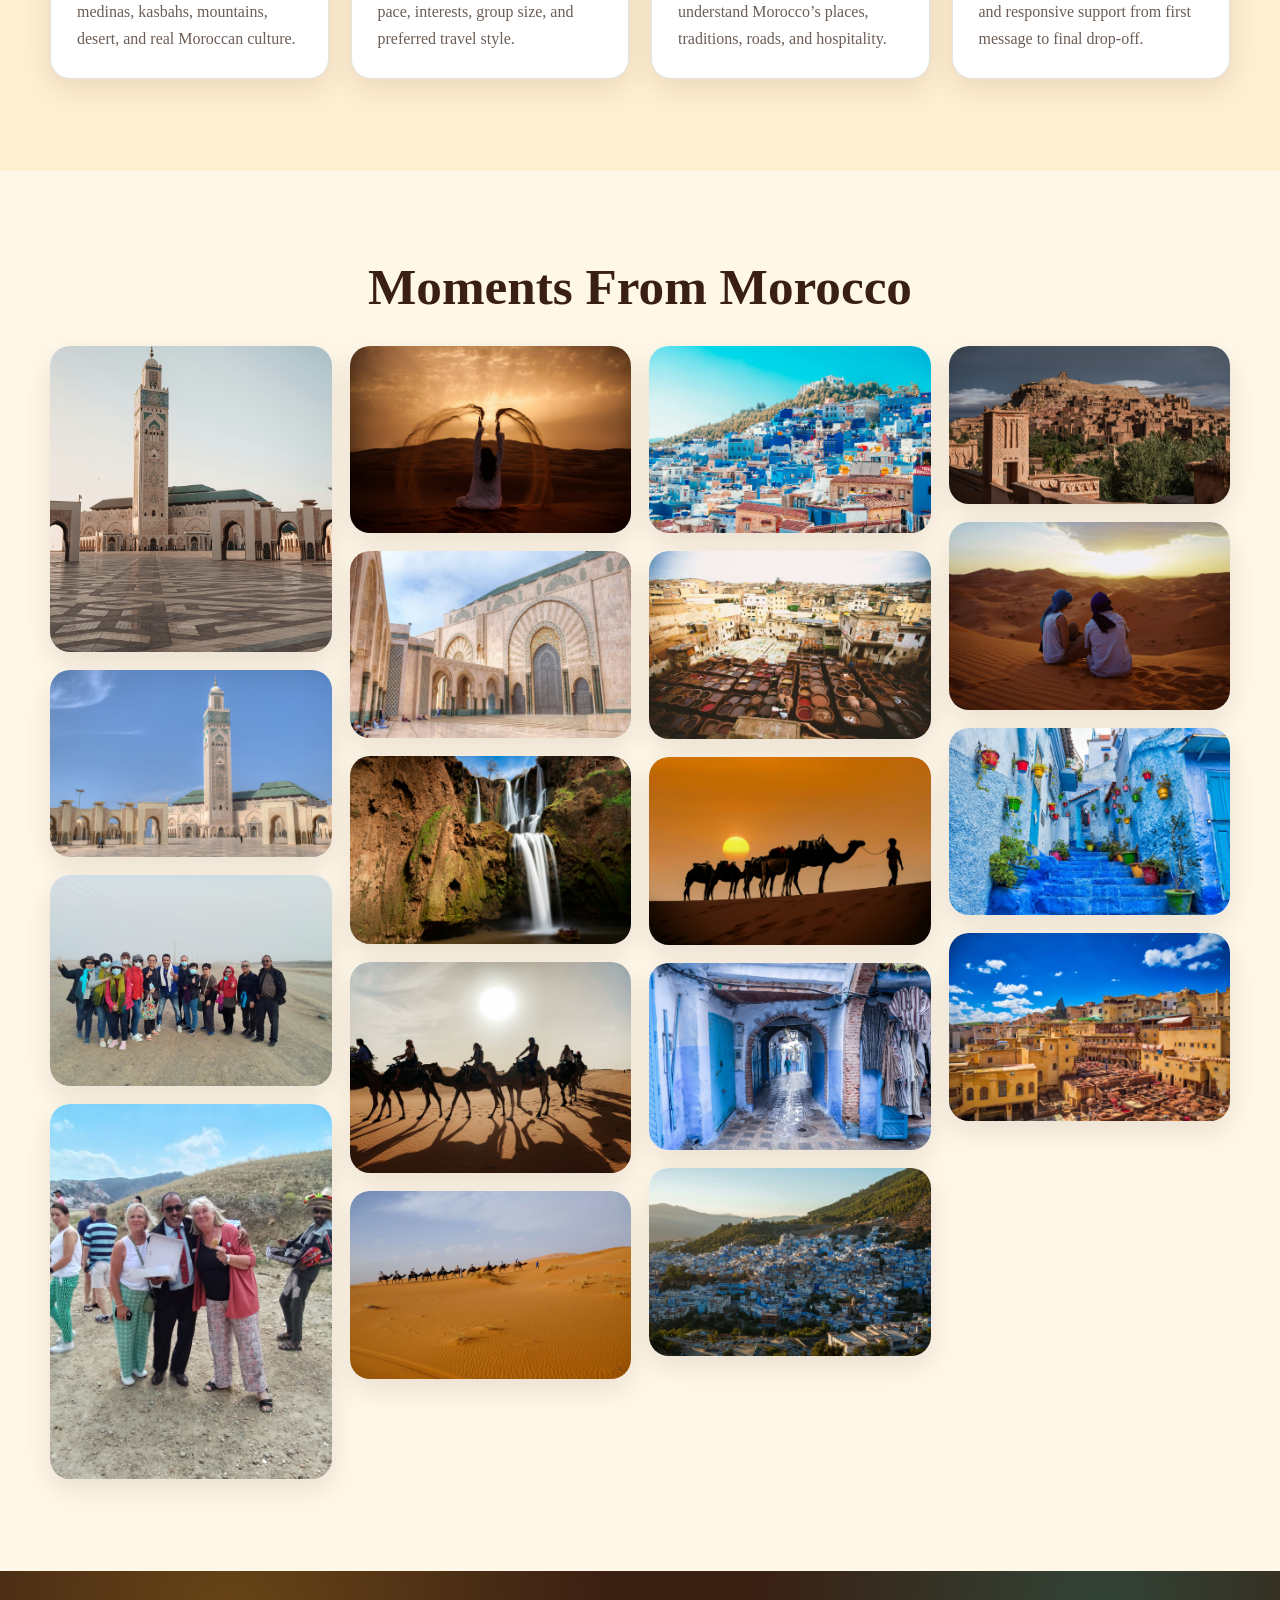
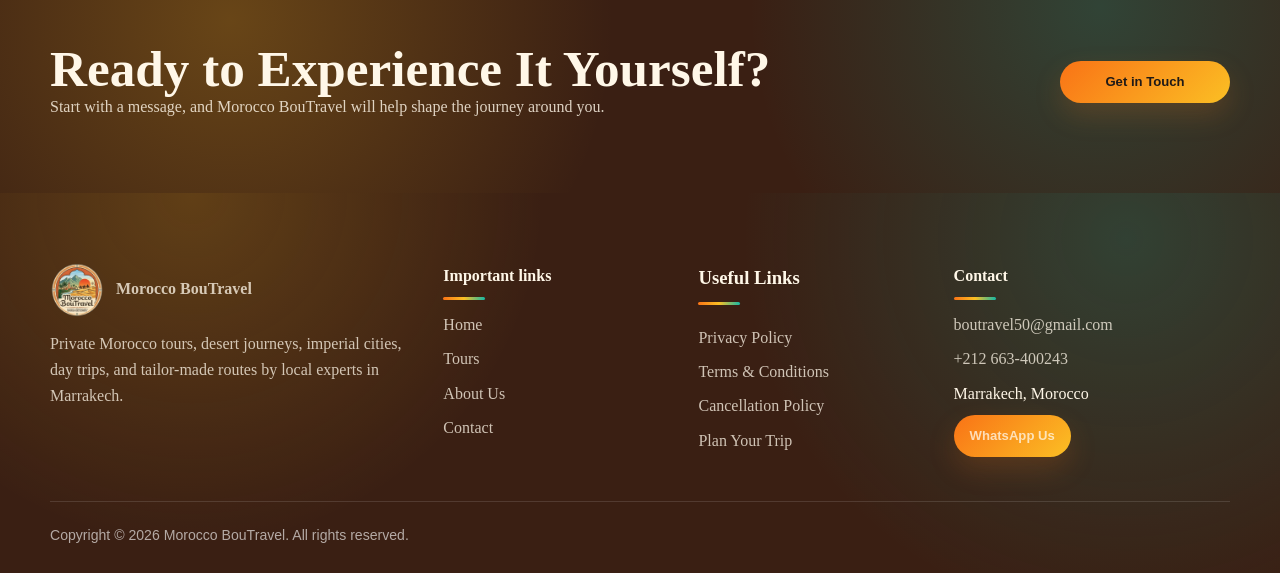
==== commit 9b1a112a: "background AGAIN" ====
--- a/morocco-boutravel/about.html
+++ b/morocco-boutravel/about.html
@@ -20,7 +20,7 @@
   </header>
 
   <main>
-    <section class="hero compact" style="--hero-image: url('assets/images/niklas-VqouWpsuziE-unsplash.jpg');">
+    <section class="hero compact" style="--hero-image: url('../images/niklas-VqouWpsuziE-unsplash.jpg');">
       <div class="hero-content">
         <div class="hero-stack">
           <h1>About Morocco BouTravel</h1>
